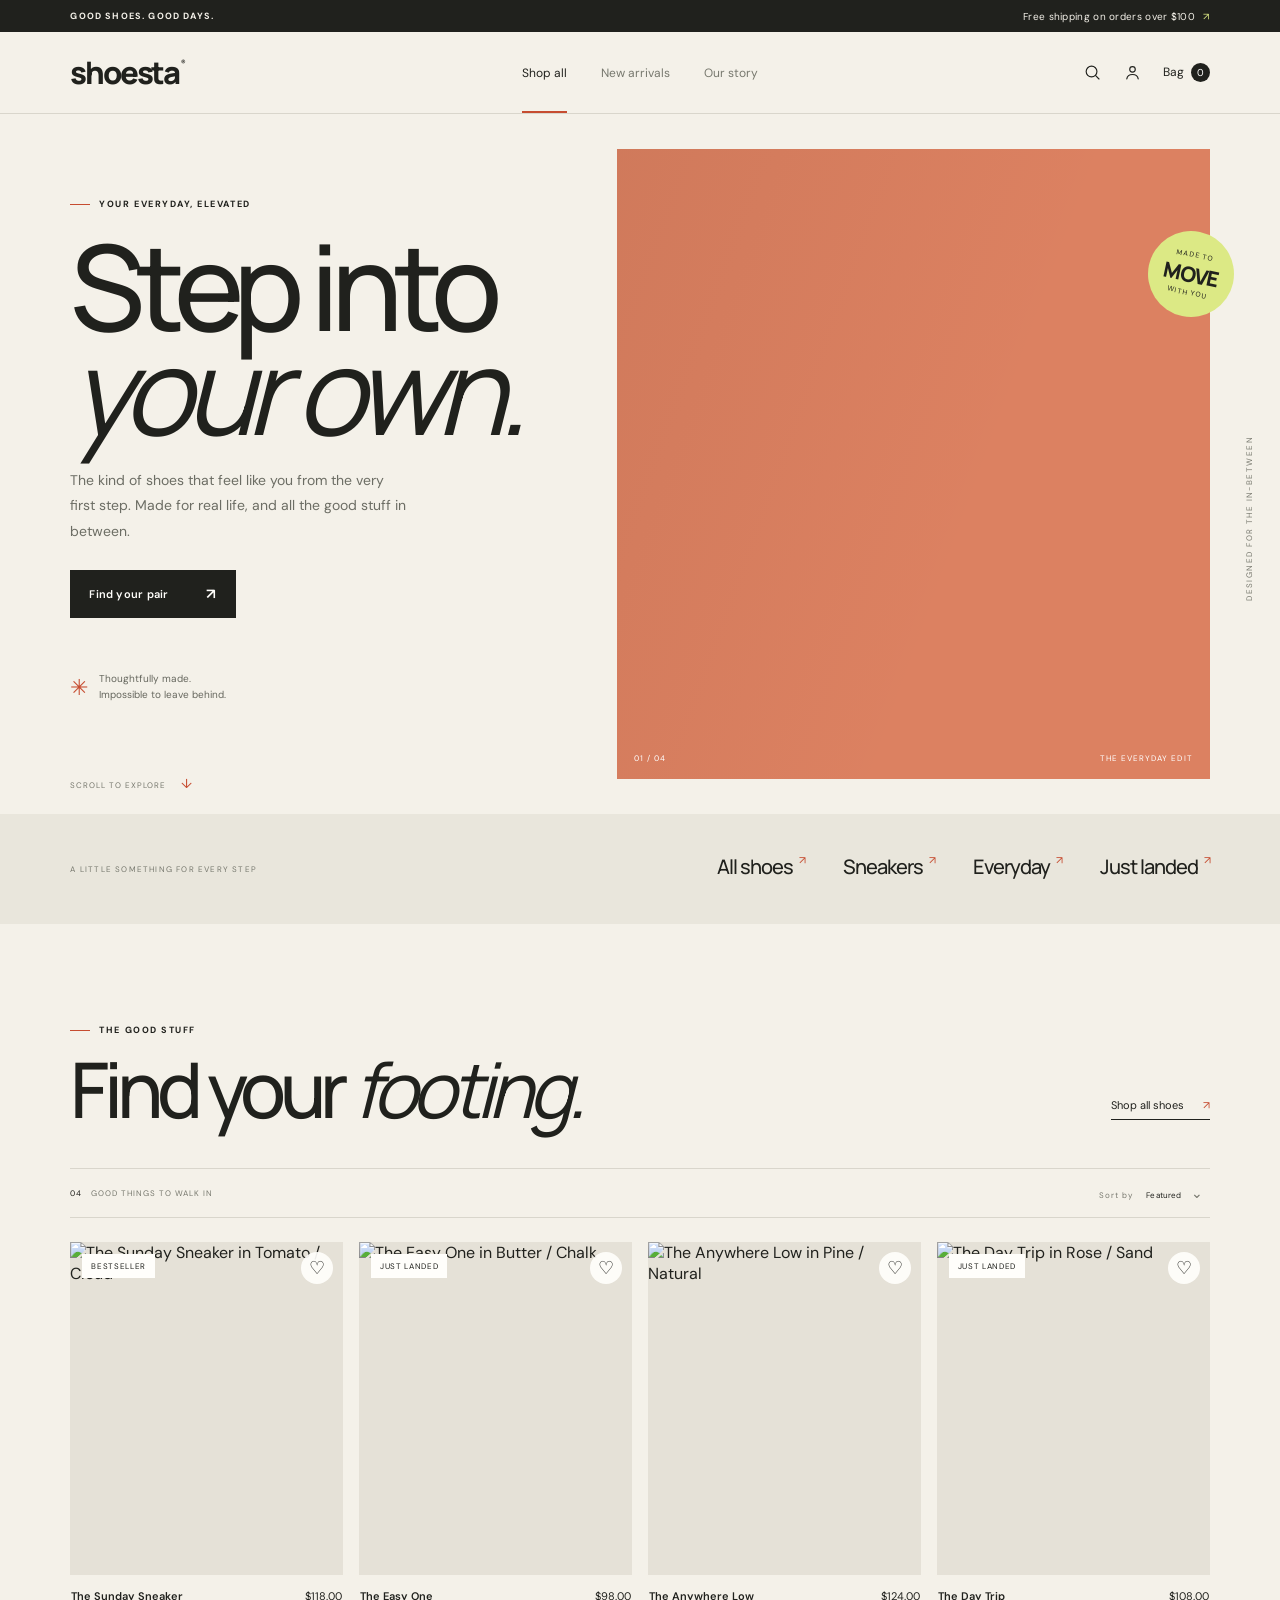
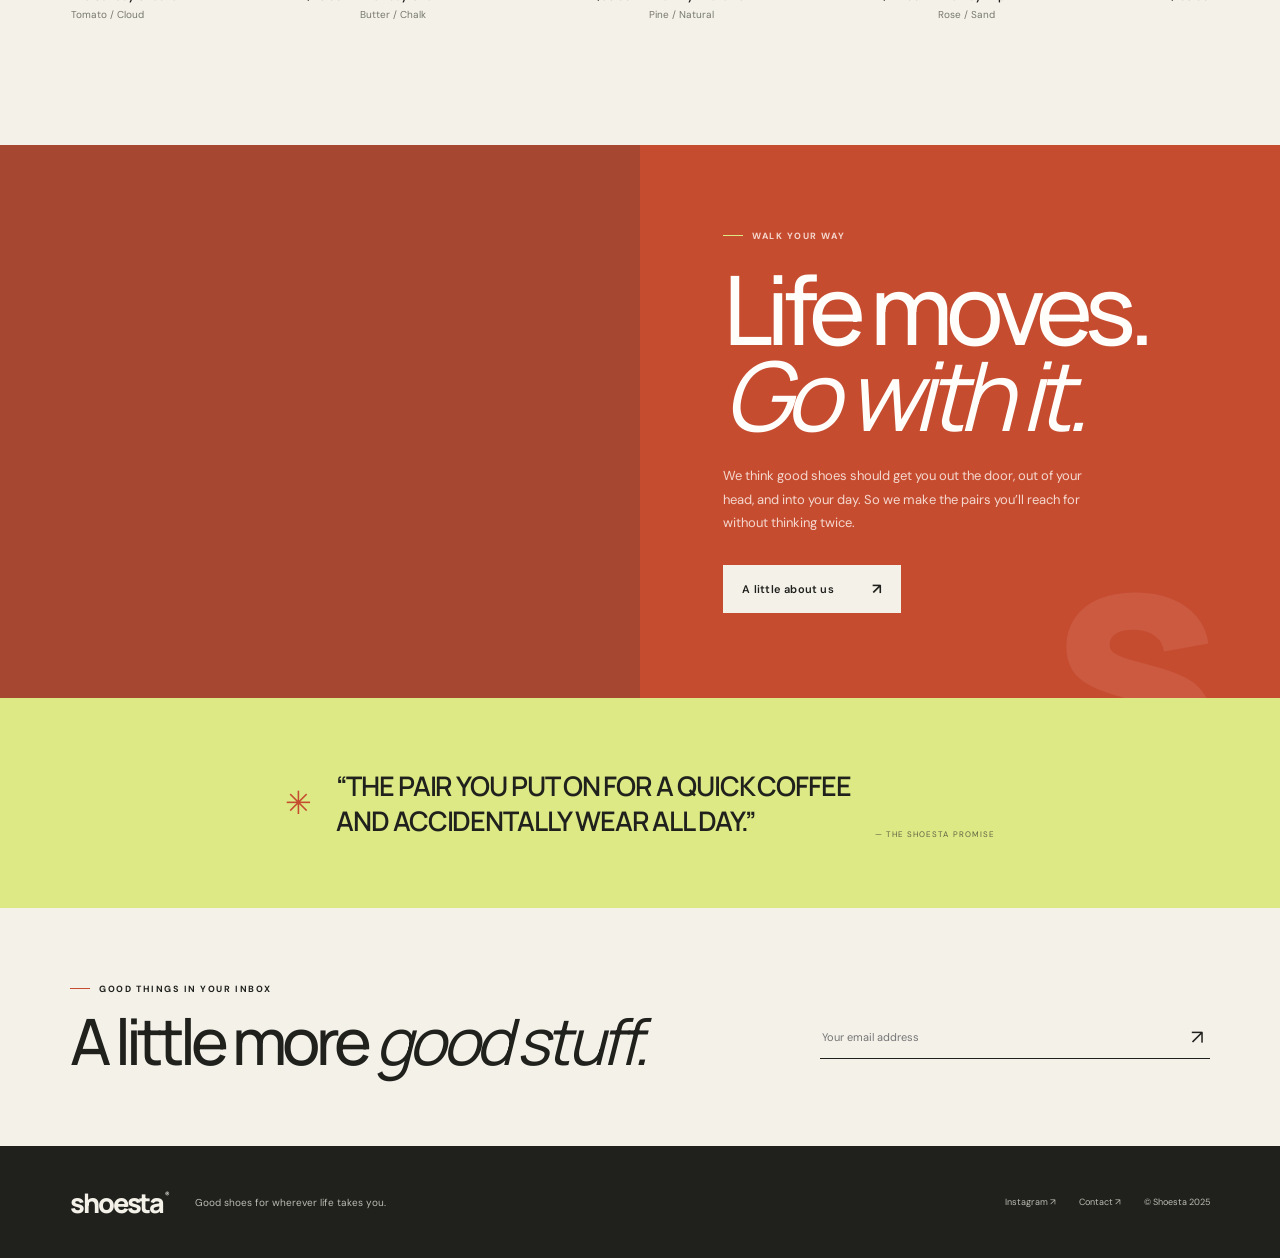
==== index.html @ 31122a68 "Add Shoesta storefront frontend" ====
<!doctype html>
<html lang="en">
<head>
  <meta charset="UTF-8" />
  <meta name="viewport" content="width=device-width, initial-scale=1.0" />
  <meta name="theme-color" content="#f4f1e9" />
  <meta name="description" content="Shoesta — good shoes for wherever life takes you." />
  <title>Shoesta — Step into your own</title>
  <link rel="preconnect" href="https://fonts.googleapis.com" />
  <link rel="preconnect" href="https://fonts.gstatic.com" crossorigin />
  <link href="https://fonts.googleapis.com/css2?family=DM+Sans:wght@400;500;600;700&family=Manrope:wght@400;500;600;700;800&display=swap" rel="stylesheet" />
  <link rel="stylesheet" href="styles.css" />
</head>
<body>
  <div class="announcement"><span>GOOD SHOES. GOOD DAYS.</span><span class="announcement-detail">Free shipping on orders over $100 <span aria-hidden="true">↗</span></span></div>
  <header class="site-header">
    <a class="wordmark" href="#top" aria-label="Shoesta home">shoesta<span>®</span></a>
    <button class="mobile-menu" aria-label="Open menu" aria-expanded="false"><span></span><span></span></button>
    <nav class="main-nav" aria-label="Main navigation">
      <a href="#shop" class="nav-link active">Shop all</a><a href="#shop" class="nav-link">New arrivals</a><a href="#story" class="nav-link">Our story</a>
    </nav>
    <div class="header-actions"><button class="icon-button search-trigger" aria-label="Search"><svg viewBox="0 0 24 24"><circle cx="10.8" cy="10.8" r="6.8"/><path d="m16 16 4.2 4.2"/></svg></button><button class="icon-button account-trigger" aria-label="Account"><svg viewBox="0 0 24 24"><circle cx="12" cy="8" r="3.5"/><path d="M4.8 20c.5-3.5 3.3-5.5 7.2-5.5s6.7 2 7.2 5.5"/></svg></button><button class="bag-button" aria-label="Shopping bag">Bag <span class="bag-count">0</span></button></div>
  </header>
  <main id="top">
    <section class="hero">
      <div class="hero-copy"><p class="eyebrow"><span class="eyebrow-line"></span> YOUR EVERYDAY, ELEVATED</p><h1>Step into<br /><em>your own.</em></h1><p class="hero-description">The kind of shoes that feel like you from the very first step. Made for real life, and all the good stuff in between.</p><a href="#shop" class="button button-dark">Find your pair <span>↗</span></a><div class="hero-note"><span class="note-star">✳</span><span>Thoughtfully made.<br />Impossible to leave behind.</span></div></div>
      <div class="hero-image-wrap"><div class="hero-image" role="img" aria-label="Sculptural red leather sneaker on a sunny studio backdrop"></div><div class="image-label"><span>01 / 04</span><span>THE EVERYDAY EDIT</span></div><div class="hero-stamp"><span>MADE TO</span><strong>MOVE</strong><span>WITH YOU</span></div></div>
      <div class="hero-vertical">DESIGNED FOR THE IN-BETWEEN</div>
      <div class="hero-scroll">SCROLL TO EXPLORE <span>↓</span></div>
    </section>
    <section class="category-strip" aria-label="Shop by category"><span class="strip-label">A LITTLE SOMETHING FOR EVERY STEP</span><div class="category-links"><a href="#shop" data-filter="All">All shoes <span>↗</span></a><a href="#shop" data-filter="Sneakers">Sneakers <span>↗</span></a><a href="#shop" data-filter="Everyday">Everyday <span>↗</span></a><a href="#shop" data-filter="New">Just landed <span>↗</span></a></div></section>
    <section class="shop-section" id="shop"><div class="section-heading"><div><p class="eyebrow"><span class="eyebrow-line"></span> THE GOOD STUFF</p><h2>Find your <em>footing.</em></h2></div><a href="#shop" class="text-link" data-filter="All">Shop all shoes <span>↗</span></a></div><div class="shop-toolbar"><p><span id="product-count">04</span> GOOD THINGS TO WALK IN</p><button class="sort-button">Sort by <span>Featured</span><span class="sort-chevron">⌄</span></button></div><div class="product-grid" id="product-grid"></div></section>
    <section class="manifesto" id="story"><div class="manifesto-image"></div><div class="manifesto-copy"><p class="eyebrow eyebrow-light"><span class="eyebrow-line"></span> WALK YOUR WAY</p><h2>Life moves.<br /><em>Go with it.</em></h2><p>We think good shoes should get you out the door, out of your head, and into your day. So we make the pairs you’ll reach for without thinking twice.</p><a href="#shop" class="button button-light">A little about us <span>↗</span></a><span class="manifesto-mark">s.</span></div></section>
    <section class="quote-strip"><span class="quote-star">✳</span><p>“THE PAIR YOU PUT ON FOR A QUICK COFFEE<br class="desktop-break" /> AND ACCIDENTALLY WEAR ALL DAY.”</p><span class="quote-credit">— THE SHOESTA PROMISE</span></section>
    <section class="newsletter"><div><p class="eyebrow"><span class="eyebrow-line"></span> GOOD THINGS IN YOUR INBOX</p><h2>A little more <em>good stuff.</em></h2></div><form class="newsletter-form"><label class="sr-only" for="email">Email address</label><input id="email" type="email" placeholder="Your email address" required /><button type="submit" aria-label="Subscribe">↗</button><p class="form-message" aria-live="polite"></p></form></section>
  </main>
  <footer class="site-footer"><a class="wordmark footer-wordmark" href="#top">shoesta<span>®</span></a><p>Good shoes for wherever life takes you.</p><div class="footer-links"><a href="#shop">Instagram ↗</a><a href="#story">Contact ↗</a><a href="#top">© Shoesta 2025</a></div></footer>
  <div class="toast" role="status" aria-live="polite"></div>
  <dialog class="search-dialog"><form method="dialog" class="search-panel"><button class="dialog-close" aria-label="Close search">×</button><p class="eyebrow"><span class="eyebrow-line"></span> LOOKING FOR SOMETHING?</p><input type="search" placeholder="Try ‘sneakers’" aria-label="Search products" /><p class="search-hint">Try “sneakers”, “everyday”, or a color.</p><div class="search-results"></div></form></dialog>
  <script src="app.js"></script>
</body>
</html>
---- styles.css ----
:root{--paper:#f4f1e9;--ink:#20211d;--muted:#77786e;--line:#d9d6cc;--orange:#c64c30;--lime:#dce985;--white:#fffefb;--display:'Manrope',sans-serif;--body:'DM Sans',sans-serif}*{box-sizing:border-box}html{scroll-behavior:smooth}body{margin:0;background:var(--paper);color:var(--ink);font-family:var(--body);-webkit-font-smoothing:antialiased}a{color:inherit;text-decoration:none}button,input{font:inherit}button{color:inherit}.announcement{height:32px;background:var(--ink);color:#f4f1e9;display:flex;align-items:center;justify-content:space-between;padding:0 5.5%;font-size:9px;letter-spacing:.13em;font-weight:700}.announcement-detail{font-size:10px;font-weight:400;letter-spacing:.03em}.announcement-detail span{color:var(--lime);padding-left:5px}.site-header{height:82px;padding:0 5.5%;display:flex;align-items:center;border-bottom:1px solid var(--line);position:relative;z-index:5}.wordmark{font:800 31px var(--display);letter-spacing:-2.2px;line-height:1}.wordmark span{font:600 9px var(--body);letter-spacing:0;vertical-align:top;margin-left:2px}.main-nav{display:flex;gap:34px;position:absolute;left:50%;transform:translateX(-50%)}.nav-link{font-size:12px;color:#77786e;position:relative}.nav-link.active,.nav-link:hover{color:var(--ink)}.nav-link.active:after{content:'';position:absolute;bottom:-32px;left:0;right:0;height:2px;background:var(--orange)}.header-actions{margin-left:auto;display:flex;align-items:center;gap:20px}.icon-button,.bag-button,.mobile-menu{background:none;border:0;padding:0;cursor:pointer}.icon-button{width:20px;height:20px}.icon-button svg{width:19px;fill:none;stroke:currentColor;stroke-width:1.45;stroke-linecap:round}.bag-button{font-size:12px}.bag-count{display:inline-grid;place-items:center;margin-left:4px;width:19px;height:19px;border-radius:50%;background:var(--ink);color:white;font-size:10px}.mobile-menu{display:none}.hero{height:min(700px,calc(100vh - 114px));min-height:560px;position:relative;display:grid;grid-template-columns:48% 52%;padding:0 5.5%;overflow:hidden}.hero-copy{align-self:center;position:relative;z-index:2;padding-bottom:25px}.eyebrow{font-size:9px;font-weight:700;letter-spacing:.17em;margin:0 0 24px;display:flex;align-items:center;gap:9px}.eyebrow-line{display:block;width:20px;height:1px;background:var(--orange)}h1,h2{font-family:var(--display);letter-spacing:-.075em;font-weight:500;margin:0}h1{font-size:clamp(72px,9.3vw,142px);line-height:.87}.hero h1 em,.section-heading h2 em,.manifesto h2 em,.newsletter h2 em{font-weight:400}.hero-description{font-size:14px;line-height:1.8;color:#6c6d64;max-width:340px;margin:27px 0 26px}.button{height:48px;padding:0 19px;display:inline-flex;align-items:center;gap:38px;font-weight:600;font-size:11px;letter-spacing:.02em;transition:transform .2s,background .2s}.button:hover{transform:translateY(-2px)}.button-dark{background:var(--ink);color:var(--white)}.button-dark:hover{background:var(--orange)}.button span{font-size:15px}.hero-note{display:flex;align-items:center;gap:11px;margin-top:52px;font-size:10px;line-height:1.6;color:#66675e}.note-star{font-size:22px;color:var(--orange)}.hero-image-wrap{position:relative;align-self:center;height:90%;max-height:630px;margin-left:0}.hero-image{width:100%;height:100%;background:#dc8161 url('https://images.unsplash.com/photo-1542291026-7eec264c27ff?auto=format&fit=crop&w=1400&q=85') center 53%/cover no-repeat;position:relative}.hero-image:after{content:'';position:absolute;inset:0;background:linear-gradient(110deg,rgba(67,34,21,.08),transparent 60%)}.image-label{position:absolute;bottom:16px;left:17px;right:17px;display:flex;justify-content:space-between;color:white;font-size:8px;letter-spacing:.13em}.hero-stamp{position:absolute;top:13%;right:-24px;width:86px;height:86px;border-radius:50%;background:var(--lime);display:flex;flex-direction:column;align-items:center;justify-content:center;transform:rotate(12deg);font-size:7px;letter-spacing:.12em;line-height:1.4}.hero-stamp strong{font:800 21px var(--display);letter-spacing:-1px}.hero-vertical{position:absolute;right:2%;top:46%;writing-mode:vertical-rl;transform:rotate(180deg);font-size:8px;letter-spacing:.18em;color:#77786e}.hero-scroll{position:absolute;left:5.5%;bottom:22px;font-size:8px;letter-spacing:.12em;color:#77786e}.hero-scroll span{font-size:13px;padding-left:12px;color:var(--orange)}.category-strip{min-height:110px;background:#e9e6dc;padding:25px 5.5%;display:flex;align-items:center;justify-content:space-between;gap:24px}.strip-label{font-size:8px;letter-spacing:.15em;color:#77786e}.category-links{display:flex;align-items:center;gap:38px}.category-links a{font:500 clamp(14px,1.7vw,20px) var(--display);letter-spacing:-.05em;border-bottom:1px solid transparent;padding-bottom:5px}.category-links a:hover{border-color:var(--orange)}.category-links span{font:400 11px var(--body);color:var(--orange);vertical-align:top;margin-left:3px}.shop-section{padding:100px 5.5% 110px}.section-heading{display:flex;justify-content:space-between;align-items:end}.section-heading .eyebrow{margin-bottom:17px}.section-heading h2,.newsletter h2{font-size:clamp(48px,6vw,78px);line-height:.95}.text-link{font-size:11px;border-bottom:1px solid var(--ink);padding-bottom:7px;margin-bottom:6px}.text-link span{color:var(--orange);padding-left:16px}.shop-toolbar{border-top:1px solid var(--line);border-bottom:1px solid var(--line);margin-top:42px;padding:14px 0;display:flex;align-items:center;justify-content:space-between}.shop-toolbar p,.sort-button{font-size:8px;letter-spacing:.13em;color:#77786e;margin:0}.shop-toolbar p span{color:var(--ink);padding-right:5px}.sort-button{background:none;border:0;cursor:pointer}.sort-button span:first-of-type{color:var(--ink);letter-spacing:.02em;margin-left:10px}.sort-chevron{font-size:14px;margin-left:9px}.product-grid{display:grid;grid-template-columns:repeat(4,minmax(0,1fr));gap:16px;margin-top:24px}.product-card{min-width:0}.product-image-wrap{aspect-ratio:.82;position:relative;background:#e5e1d7;overflow:hidden}.product-image{width:100%;height:100%;object-fit:cover;display:block;transition:transform .5s cubic-bezier(.2,.8,.2,1)}.product-card:hover .product-image{transform:scale(1.045)}.product-badge{position:absolute;top:12px;left:12px;background:var(--white);font-size:8px;letter-spacing:.08em;padding:7px 9px}.favorite-button{position:absolute;top:10px;right:10px;width:32px;height:32px;border:0;border-radius:50%;background:rgba(255,254,251,.92);font-size:18px;cursor:pointer;line-height:1}.favorite-button.is-favorite{color:var(--orange)}.quick-add{position:absolute;bottom:0;left:0;right:0;border:0;background:rgba(32,33,29,.94);color:white;padding:15px;font-size:10px;letter-spacing:.04em;text-align:left;cursor:pointer;transform:translateY(100%);transition:transform .2s}.product-card:hover .quick-add,.quick-add:focus{transform:translateY(0)}.quick-add span{float:right;font-size:15px;line-height:10px}.product-info{padding:14px 1px;display:flex;justify-content:space-between;gap:10px}.product-name{font-size:11px;font-weight:600;margin:0 0 5px}.product-color{font-size:10px;color:#77786e;margin:0}.product-price{font-size:11px;margin:0;white-space:nowrap}.manifesto{min-height:550px;display:grid;grid-template-columns:1fr 1fr;background:var(--orange);color:var(--white)}.manifesto-image{background:#a64732 url('https://images.unsplash.com/photo-1525966222134-fcfa99b8ae77?auto=format&fit=crop&w=1200&q=85') center/cover no-repeat;min-height:550px}.manifesto-copy{padding:85px 13%;position:relative;overflow:hidden}.eyebrow-light{color:#f4d8ce}.eyebrow-light .eyebrow-line{background:var(--lime)}.manifesto h2{font-size:clamp(62px,7.5vw,98px);line-height:.9}.manifesto-copy>p:not(.eyebrow){font-size:13px;line-height:1.8;color:#f4d8ce;max-width:360px;margin:26px 0 30px}.button-light{background:var(--paper);color:var(--ink)}.manifesto-mark{position:absolute;right:8%;bottom:-110px;font:800 320px var(--display);letter-spacing:-.15em;color:rgba(255,255,255,.08);line-height:1}.quote-strip{min-height:210px;display:flex;align-items:center;justify-content:center;gap:24px;position:relative;background:var(--lime)}.quote-star{font-size:32px;color:var(--orange)}.quote-strip p{font:600 clamp(16px,2.3vw,27px) var(--display);letter-spacing:-.04em;line-height:1.3;margin:0}.quote-credit{font-size:8px;letter-spacing:.13em;align-self:flex-end;margin-bottom:69px;color:#5f6244}.newsletter{padding:75px 5.5%;display:flex;align-items:center;justify-content:space-between;gap:40px}.newsletter .eyebrow{margin-bottom:16px}.newsletter h2{font-size:clamp(42px,5vw,64px)}.newsletter-form{width:min(390px,40%);position:relative;display:flex;border-bottom:1px solid var(--ink);margin-top:22px}.newsletter-form input{width:100%;height:42px;border:0;background:transparent;outline:none;font-size:11px}.newsletter-form button{border:0;background:none;font-size:20px;cursor:pointer}.form-message{position:absolute;top:45px;left:0;font-size:10px;color:var(--orange);margin:0}.site-footer{min-height:112px;padding:25px 5.5%;background:var(--ink);color:var(--paper);display:flex;align-items:center;gap:25px}.footer-wordmark{font-size:27px}.site-footer>p{font-size:10px;color:#bcbcb2}.footer-links{margin-left:auto;display:flex;gap:23px}.footer-links a{font-size:9px;color:#bcbcb2}.toast{position:fixed;bottom:20px;left:50%;z-index:20;transform:translate(-50%,20px);background:var(--ink);color:white;font-size:11px;padding:13px 20px;opacity:0;pointer-events:none;transition:.25s}.toast.show{opacity:1;transform:translate(-50%,0)}.search-dialog{border:0;background:transparent;padding:0;width:min(560px,calc(100% - 32px));max-width:none}.search-dialog::backdrop{background:rgba(24,25,22,.55);backdrop-filter:blur(3px)}.search-panel{background:var(--paper);padding:38px;position:relative}.dialog-close{position:absolute;right:20px;top:13px;font-size:26px;background:none;border:0;cursor:pointer}.search-panel .eyebrow{margin:0 0 24px}.search-panel input{width:100%;border:0;border-bottom:1px solid var(--ink);background:none;padding:12px 0;outline:none;font:500 24px var(--display)}.search-hint{font-size:10px;color:var(--muted)}.search-results{margin-top:15px;font-size:12px;line-height:1.8}.sr-only{position:absolute;width:1px;height:1px;padding:0;margin:-1px;overflow:hidden;clip:rect(0,0,0,0);white-space:nowrap;border:0}
@media(max-width:900px){.hero{grid-template-columns:45% 55%;padding:0 4%;height:640px}.hero h1{font-size:clamp(72px,11vw,112px)}.hero-copy{padding-right:10px}.hero-image-wrap{height:84%}.hero-vertical{right:1%}.category-strip{padding-inline:4%}.category-links{gap:20px}.strip-label{max-width:140px;line-height:1.7}.shop-section{padding-inline:4%}.product-grid{grid-template-columns:repeat(2,minmax(0,1fr));row-gap:24px}.manifesto-copy{padding:75px 9%}.newsletter{padding-inline:4%}}
@media(max-width:600px){.announcement{padding:0 5%;height:29px;font-size:8px}.announcement-detail{font-size:9px}.site-header{height:68px;padding:0 5%}.wordmark{font-size:28px}.main-nav{display:none;position:absolute;top:68px;left:0;right:0;transform:none;background:var(--paper);padding:25px 5%;border-bottom:1px solid var(--line);flex-direction:column;gap:21px}.main-nav.is-open{display:flex}.nav-link.active:after{display:none}.mobile-menu{display:flex;flex-direction:column;gap:5px;margin-left:auto;margin-right:22px}.mobile-menu span{height:1px;width:19px;background:var(--ink)}.header-actions{margin-left:0;gap:14px}.account-trigger{display:none}.bag-button{font-size:11px}.hero{height:auto;min-height:0;padding:40px 5% 48px;display:flex;flex-direction:column;overflow:visible}.hero-copy{padding:0}.hero .eyebrow{margin-bottom:20px}.hero h1{font-size:clamp(70px,17vw,100px)}.hero-description{font-size:13px;margin:20px 0}.hero-note{display:none}.hero-image-wrap{width:100%;height:auto;aspect-ratio:.94;margin:34px 0 0}.hero-image{background-position:center 57%}.hero-stamp{width:73px;height:73px;right:-10px;top:10%}.hero-stamp strong{font-size:18px}.hero-scroll,.hero-vertical{display:none}.category-strip{padding:21px 5%;display:block}.strip-label{display:block;max-width:none;margin-bottom:16px}.category-links{justify-content:space-between;gap:9px}.category-links a{font-size:14px}.category-links span{font-size:9px}.shop-section{padding:65px 5% 72px}.section-heading h2{font-size:52px}.section-heading .eyebrow{margin-bottom:13px}.text-link{font-size:9px;margin-bottom:3px;white-space:nowrap}.text-link span{padding-left:4px}.shop-toolbar{margin-top:25px}.shop-toolbar p,.sort-button{font-size:7px}.product-grid{gap:22px 10px;margin-top:15px}.product-image-wrap{aspect-ratio:.75}.product-badge{top:8px;left:8px;padding:6px;font-size:7px}.favorite-button{width:28px;height:28px;top:7px;right:7px}.quick-add{transform:none;padding:11px;font-size:9px}.product-info{padding:10px 1px}.product-name,.product-price{font-size:10px}.product-color{font-size:9px}.manifesto{grid-template-columns:1fr}.manifesto-image{min-height:300px}.manifesto-copy{min-height:390px;padding:50px 8%}.manifesto h2{font-size:76px}.manifesto-mark{font-size:240px;bottom:-83px}.quote-strip{min-height:160px;padding:25px 5%;gap:12px;flex-wrap:wrap;justify-content:flex-start}.quote-star{font-size:24px}.quote-strip p{font-size:16px}.quote-credit{margin:0 0 0 37px;align-self:auto;width:100%}.desktop-break{display:none}.newsletter{padding:55px 5%;display:block}.newsletter h2{font-size:47px}.newsletter-form{width:100%;margin-top:27px}.site-footer{padding:25px 5%;display:grid;grid-template-columns:1fr 1fr;gap:15px}.footer-wordmark{font-size:25px}.site-footer>p{margin:0;font-size:9px;text-align:right}.footer-links{grid-column:1/-1;margin:7px 0 0;justify-content:space-between}.search-panel{padding:32px 22px}}
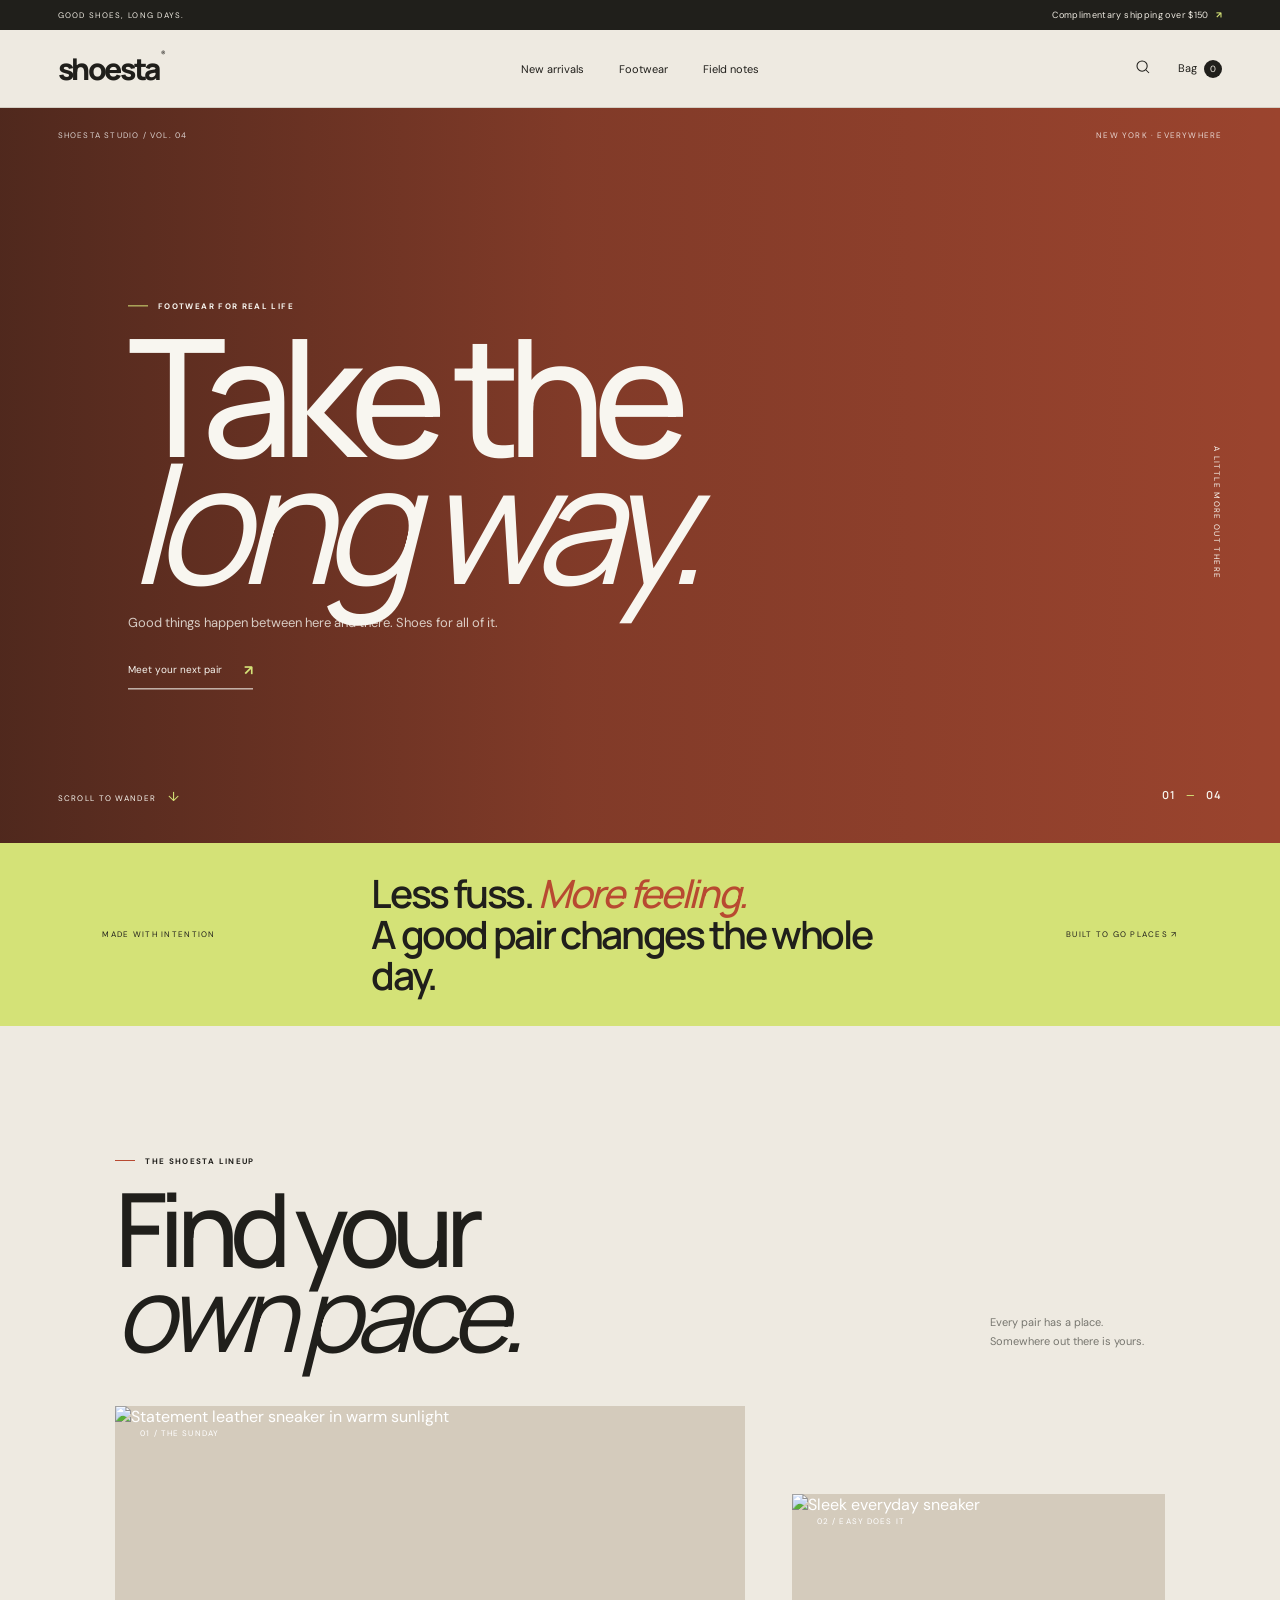
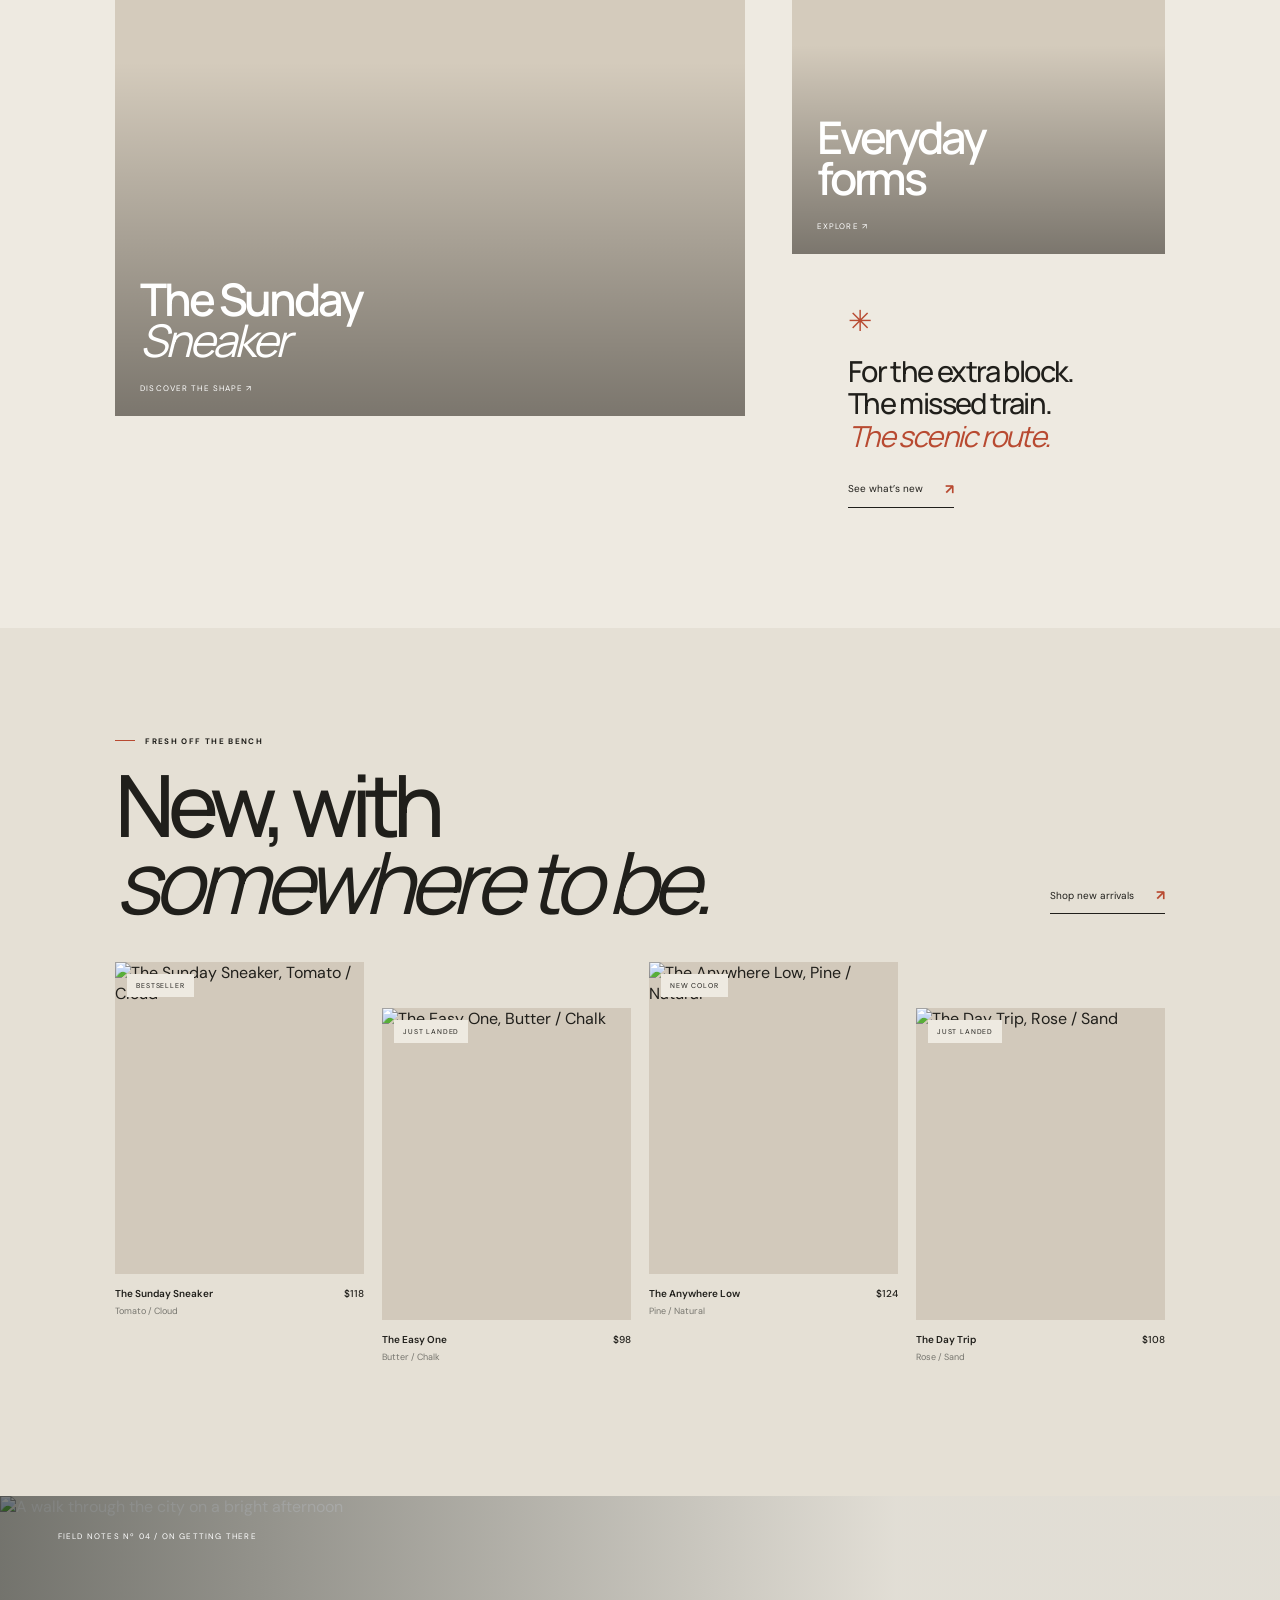
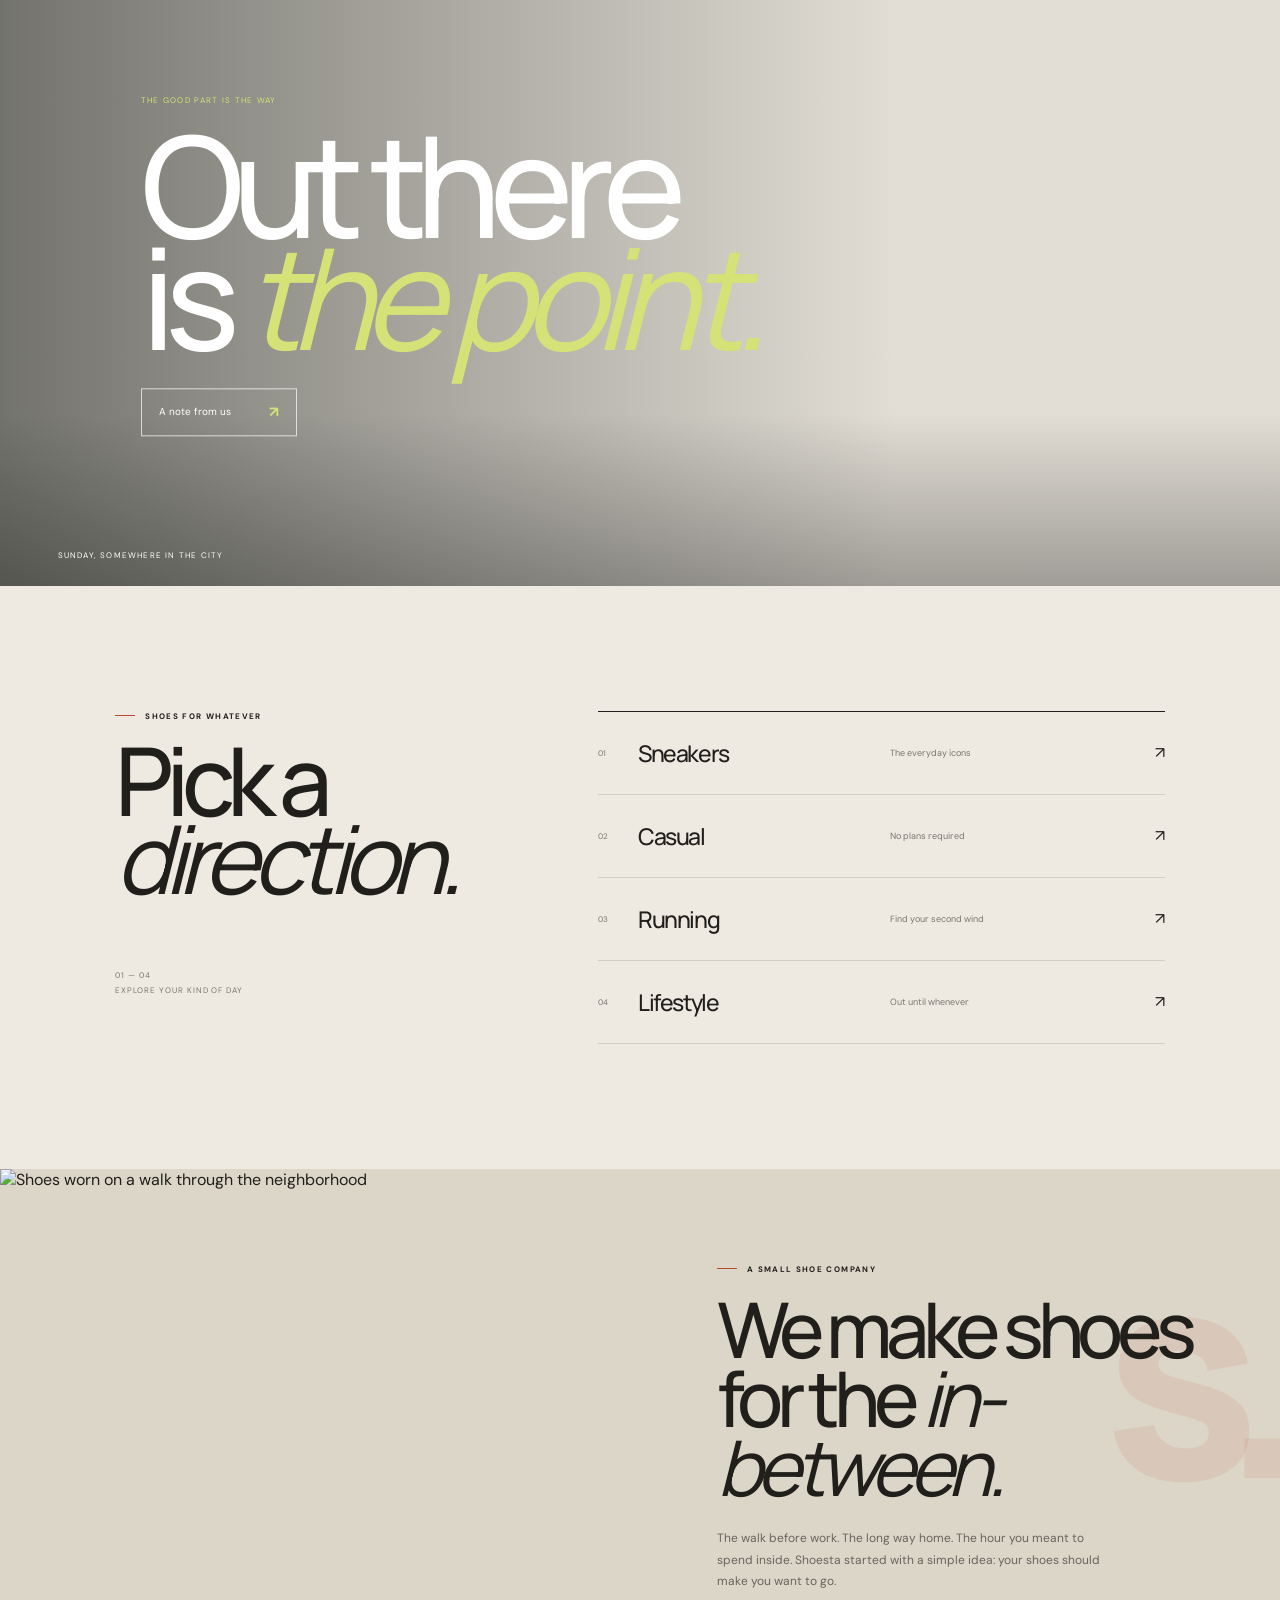
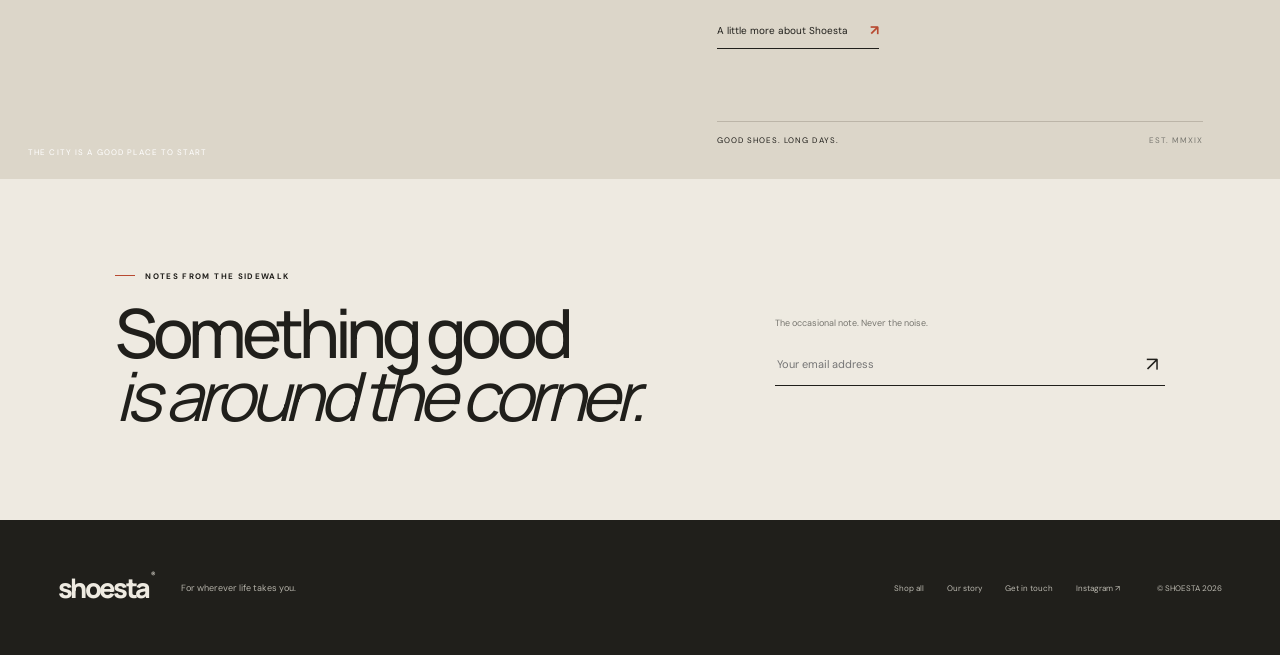
==== commit df59c9c7: "Change UI" ====
--- a/index.html
+++ b/index.html
@@ -3,40 +3,47 @@
 <head>
   <meta charset="UTF-8" />
   <meta name="viewport" content="width=device-width, initial-scale=1.0" />
-  <meta name="theme-color" content="#f4f1e9" />
-  <meta name="description" content="Shoesta — good shoes for wherever life takes you." />
-  <title>Shoesta — Step into your own</title>
-  <link rel="preconnect" href="https://fonts.googleapis.com" />
-  <link rel="preconnect" href="https://fonts.gstatic.com" crossorigin />
+  <meta name="theme-color" content="#eeeae1" />
+  <meta name="description" content="Shoesta makes considered footwear for the way life actually moves." />
+  <title>Shoesta — Made for the long way</title>
+  <link rel="preconnect" href="https://fonts.googleapis.com" /><link rel="preconnect" href="https://fonts.gstatic.com" crossorigin />
   <link href="https://fonts.googleapis.com/css2?family=DM+Sans:wght@400;500;600;700&family=Manrope:wght@400;500;600;700;800&display=swap" rel="stylesheet" />
   <link rel="stylesheet" href="styles.css" />
 </head>
 <body>
-  <div class="announcement"><span>GOOD SHOES. GOOD DAYS.</span><span class="announcement-detail">Free shipping on orders over $100 <span aria-hidden="true">↗</span></span></div>
-  <header class="site-header">
-    <a class="wordmark" href="#top" aria-label="Shoesta home">shoesta<span>®</span></a>
-    <button class="mobile-menu" aria-label="Open menu" aria-expanded="false"><span></span><span></span></button>
-    <nav class="main-nav" aria-label="Main navigation">
-      <a href="#shop" class="nav-link active">Shop all</a><a href="#shop" class="nav-link">New arrivals</a><a href="#story" class="nav-link">Our story</a>
-    </nav>
-    <div class="header-actions"><button class="icon-button search-trigger" aria-label="Search"><svg viewBox="0 0 24 24"><circle cx="10.8" cy="10.8" r="6.8"/><path d="m16 16 4.2 4.2"/></svg></button><button class="icon-button account-trigger" aria-label="Account"><svg viewBox="0 0 24 24"><circle cx="12" cy="8" r="3.5"/><path d="M4.8 20c.5-3.5 3.3-5.5 7.2-5.5s6.7 2 7.2 5.5"/></svg></button><button class="bag-button" aria-label="Shopping bag">Bag <span class="bag-count">0</span></button></div>
+  <div class="topline"><span>GOOD SHOES, LONG DAYS.</span><span>Complimentary shipping over $150 <b>↗</b></span></div>
+  <header class="masthead">
+    <button class="menu-toggle" aria-label="Open navigation" aria-expanded="false"><i></i><i></i></button>
+    <a class="logo" href="index.html" aria-label="Shoesta home">shoesta<span>®</span></a>
+    <nav class="nav-main" aria-label="Main navigation"><a href="#new">New arrivals</a><a href="#collection">Footwear</a><a href="#campaign">Field notes</a></nav>
+    <div class="nav-tools"><button class="search-open" aria-label="Search Shoesta"><svg viewBox="0 0 24 24"><circle cx="10.8" cy="10.8" r="6.8"/><path d="m16 16 4 4"/></svg></button><a class="bag-link" href="#bag" aria-label="Shopping bag">Bag <span class="bag-count">0</span></a></div>
   </header>
-  <main id="top">
-    <section class="hero">
-      <div class="hero-copy"><p class="eyebrow"><span class="eyebrow-line"></span> YOUR EVERYDAY, ELEVATED</p><h1>Step into<br /><em>your own.</em></h1><p class="hero-description">The kind of shoes that feel like you from the very first step. Made for real life, and all the good stuff in between.</p><a href="#shop" class="button button-dark">Find your pair <span>↗</span></a><div class="hero-note"><span class="note-star">✳</span><span>Thoughtfully made.<br />Impossible to leave behind.</span></div></div>
-      <div class="hero-image-wrap"><div class="hero-image" role="img" aria-label="Sculptural red leather sneaker on a sunny studio backdrop"></div><div class="image-label"><span>01 / 04</span><span>THE EVERYDAY EDIT</span></div><div class="hero-stamp"><span>MADE TO</span><strong>MOVE</strong><span>WITH YOU</span></div></div>
-      <div class="hero-vertical">DESIGNED FOR THE IN-BETWEEN</div>
-      <div class="hero-scroll">SCROLL TO EXPLORE <span>↓</span></div>
+  <main>
+    <section class="cover" id="top">
+      <div class="cover-image" role="img" aria-label="Red sneaker ready for the day"></div>
+      <div class="cover-caption"><span>SHOESTA STUDIO / VOL. 04</span><span>NEW YORK · EVERYWHERE</span></div>
+      <div class="cover-copy"><p class="kicker"><span></span> FOOTWEAR FOR REAL LIFE</p><h1>Take the<br /><em>long way.</em></h1><p>Good things happen between here and there. Shoes for all of it.</p><a class="link-arrow" href="#new">Meet your next pair <b>↗</b></a></div>
+      <div class="cover-number">01 <span>—</span> 04</div>
+      <div class="cover-side">A LITTLE MORE OUT THERE</div>
+      <a class="cover-scroll" href="#collection">SCROLL TO WANDER <span>↓</span></a>
     </section>
-    <section class="category-strip" aria-label="Shop by category"><span class="strip-label">A LITTLE SOMETHING FOR EVERY STEP</span><div class="category-links"><a href="#shop" data-filter="All">All shoes <span>↗</span></a><a href="#shop" data-filter="Sneakers">Sneakers <span>↗</span></a><a href="#shop" data-filter="Everyday">Everyday <span>↗</span></a><a href="#shop" data-filter="New">Just landed <span>↗</span></a></div></section>
-    <section class="shop-section" id="shop"><div class="section-heading"><div><p class="eyebrow"><span class="eyebrow-line"></span> THE GOOD STUFF</p><h2>Find your <em>footing.</em></h2></div><a href="#shop" class="text-link" data-filter="All">Shop all shoes <span>↗</span></a></div><div class="shop-toolbar"><p><span id="product-count">04</span> GOOD THINGS TO WALK IN</p><button class="sort-button">Sort by <span>Featured</span><span class="sort-chevron">⌄</span></button></div><div class="product-grid" id="product-grid"></div></section>
-    <section class="manifesto" id="story"><div class="manifesto-image"></div><div class="manifesto-copy"><p class="eyebrow eyebrow-light"><span class="eyebrow-line"></span> WALK YOUR WAY</p><h2>Life moves.<br /><em>Go with it.</em></h2><p>We think good shoes should get you out the door, out of your head, and into your day. So we make the pairs you’ll reach for without thinking twice.</p><a href="#shop" class="button button-light">A little about us <span>↗</span></a><span class="manifesto-mark">s.</span></div></section>
-    <section class="quote-strip"><span class="quote-star">✳</span><p>“THE PAIR YOU PUT ON FOR A QUICK COFFEE<br class="desktop-break" /> AND ACCIDENTALLY WEAR ALL DAY.”</p><span class="quote-credit">— THE SHOESTA PROMISE</span></section>
-    <section class="newsletter"><div><p class="eyebrow"><span class="eyebrow-line"></span> GOOD THINGS IN YOUR INBOX</p><h2>A little more <em>good stuff.</em></h2></div><form class="newsletter-form"><label class="sr-only" for="email">Email address</label><input id="email" type="email" placeholder="Your email address" required /><button type="submit" aria-label="Subscribe">↗</button><p class="form-message" aria-live="polite"></p></form></section>
+    <section class="intro-band"><span>MADE WITH INTENTION</span><p>Less fuss. <em>More feeling.</em><br />A good pair changes the whole day.</p><span>BUILT TO GO PLACES ↗</span></section>
+    <section class="collection-section" id="collection">
+      <div class="section-head"><div><p class="kicker"><span></span> THE SHOESTA LINEUP</p><h2>Find your<br /><em>own pace.</em></h2></div><p class="section-note">Every pair has a place.<br />Somewhere out there is yours.</p></div>
+      <div class="collection-layout">
+        <a class="collection-tile collection-feature" href="product.html"><img src="https://images.unsplash.com/photo-1552346154-21d32810aba3?auto=format&fit=crop&w=1300&q=88" alt="Statement leather sneaker in warm sunlight" /><span class="tile-index">01 / THE SUNDAY</span><span class="tile-title">The Sunday<br /><em>Sneaker</em></span><span class="tile-link">DISCOVER THE SHAPE ↗</span></a>
+        <div class="collection-aside"><a class="collection-tile collection-small" href="product.html"><img src="https://images.unsplash.com/photo-1495555961986-6d4c1ecb7be3?auto=format&fit=crop&w=900&q=85" alt="Sleek everyday sneaker" /><span class="tile-index">02 / EASY DOES IT</span><span class="tile-title">Everyday<br />forms</span><span class="tile-link">EXPLORE ↗</span></a><div class="collection-note"><span class="asterisk">✳</span><p>For the extra block.<br />The missed train.<br /><em>The scenic route.</em></p><a href="#new" class="link-arrow">See what’s new <b>↗</b></a></div></div>
+      </div>
+    </section>
+    <section class="arrivals-section" id="new"><div class="arrivals-top"><div><p class="kicker"><span></span> FRESH OFF THE BENCH</p><h2>New, with<br /><em>somewhere to be.</em></h2></div><a class="link-arrow" href="product.html">Shop new arrivals <b>↗</b></a></div><div class="arrival-grid" id="arrival-grid"></div></section>
+    <section class="campaign" id="campaign"><img src="https://images.unsplash.com/photo-1520256862855-398228c41684?auto=format&fit=crop&w=2200&q=90" alt="A walk through the city on a bright afternoon" /><div class="campaign-shade"></div><p class="campaign-index">FIELD NOTES Nº 04 / ON GETTING THERE</p><div class="campaign-copy"><span>THE GOOD PART IS THE WAY</span><h2>Out there<br />is <em>the point.</em></h2><a class="button-outline" href="#story">A note from us <b>↗</b></a></div><span class="campaign-credit">SUNDAY, SOMEWHERE IN THE CITY</span></section>
+    <section class="categories"><div class="categories-title"><p class="kicker"><span></span> SHOES FOR WHATEVER</p><h2>Pick a<br /><em>direction.</em></h2><span class="categories-aside">01 — 04<br />EXPLORE YOUR KIND OF DAY</span></div><div class="category-list"><a href="#new"><span class="cat-no">01</span><span class="cat-name">Sneakers</span><span class="cat-detail">The everyday icons</span><span class="cat-arrow">↗</span></a><a href="#new"><span class="cat-no">02</span><span class="cat-name">Casual</span><span class="cat-detail">No plans required</span><span class="cat-arrow">↗</span></a><a href="#new"><span class="cat-no">03</span><span class="cat-name">Running</span><span class="cat-detail">Find your second wind</span><span class="cat-arrow">↗</span></a><a href="#new"><span class="cat-no">04</span><span class="cat-name">Lifestyle</span><span class="cat-detail">Out until whenever</span><span class="cat-arrow">↗</span></a></div></section>
+    <section class="story" id="story"><div class="story-image"><img src="https://images.unsplash.com/photo-1528701800489-20be3c6ea9d9?auto=format&fit=crop&w=1200&q=85" alt="Shoes worn on a walk through the neighborhood" /><span>THE CITY IS A GOOD PLACE TO START</span></div><div class="story-copy"><p class="kicker"><span></span> A SMALL SHOE COMPANY</p><span class="story-big">s.</span><h2>We make shoes<br />for the <em>in-between.</em></h2><p>The walk before work. The long way home. The hour you meant to spend inside. Shoesta started with a simple idea: your shoes should make you want to go.</p><a href="#top" class="link-arrow">A little more about Shoesta <b>↗</b></a><div class="story-signoff">GOOD SHOES. LONG DAYS.<span>EST. MMXIX</span></div></div></section>
+    <section class="newsletter"><div><p class="kicker"><span></span> NOTES FROM THE SIDEWALK</p><h2>Something good<br /><em>is around the corner.</em></h2></div><form class="signup"><label for="email">The occasional note. Never the noise.</label><div><input type="email" id="email" placeholder="Your email address" required /><button aria-label="Sign up">↗</button></div><p class="signup-message" aria-live="polite"></p></form></section>
   </main>
-  <footer class="site-footer"><a class="wordmark footer-wordmark" href="#top">shoesta<span>®</span></a><p>Good shoes for wherever life takes you.</p><div class="footer-links"><a href="#shop">Instagram ↗</a><a href="#story">Contact ↗</a><a href="#top">© Shoesta 2025</a></div></footer>
+  <footer class="footer"><a class="logo" href="#top">shoesta<span>®</span></a><p>For wherever life takes you.</p><div class="footer-links"><a href="#collection">Shop all</a><a href="#story">Our story</a><a href="mailto:hello@shoesta.com">Get in touch</a><a href="#top">Instagram ↗</a></div><span class="footer-copy">© SHOESTA 2026</span></footer>
+  <dialog class="search-dialog"><form method="dialog"><button class="search-close" aria-label="Close search">×</button><p class="kicker"><span></span> FIND YOUR WAY</p><input type="search" placeholder="Search shoes, colors, moods…" aria-label="Search products" /><div class="search-result"><a href="product.html">The Sunday Sneaker <span>$118 ↗</span></a></div></form></dialog>
   <div class="toast" role="status" aria-live="polite"></div>
-  <dialog class="search-dialog"><form method="dialog" class="search-panel"><button class="dialog-close" aria-label="Close search">×</button><p class="eyebrow"><span class="eyebrow-line"></span> LOOKING FOR SOMETHING?</p><input type="search" placeholder="Try ‘sneakers’" aria-label="Search products" /><p class="search-hint">Try “sneakers”, “everyday”, or a color.</p><div class="search-results"></div></form></dialog>
   <script src="app.js"></script>
 </body>
 </html>
--- a/styles.css
+++ b/styles.css
@@ -1,3 +1,5 @@
-:root{--paper:#f4f1e9;--ink:#20211d;--muted:#77786e;--line:#d9d6cc;--orange:#c64c30;--lime:#dce985;--white:#fffefb;--display:'Manrope',sans-serif;--body:'DM Sans',sans-serif}*{box-sizing:border-box}html{scroll-behavior:smooth}body{margin:0;background:var(--paper);color:var(--ink);font-family:var(--body);-webkit-font-smoothing:antialiased}a{color:inherit;text-decoration:none}button,input{font:inherit}button{color:inherit}.announcement{height:32px;background:var(--ink);color:#f4f1e9;display:flex;align-items:center;justify-content:space-between;padding:0 5.5%;font-size:9px;letter-spacing:.13em;font-weight:700}.announcement-detail{font-size:10px;font-weight:400;letter-spacing:.03em}.announcement-detail span{color:var(--lime);padding-left:5px}.site-header{height:82px;padding:0 5.5%;display:flex;align-items:center;border-bottom:1px solid var(--line);position:relative;z-index:5}.wordmark{font:800 31px var(--display);letter-spacing:-2.2px;line-height:1}.wordmark span{font:600 9px var(--body);letter-spacing:0;vertical-align:top;margin-left:2px}.main-nav{display:flex;gap:34px;position:absolute;left:50%;transform:translateX(-50%)}.nav-link{font-size:12px;color:#77786e;position:relative}.nav-link.active,.nav-link:hover{color:var(--ink)}.nav-link.active:after{content:'';position:absolute;bottom:-32px;left:0;right:0;height:2px;background:var(--orange)}.header-actions{margin-left:auto;display:flex;align-items:center;gap:20px}.icon-button,.bag-button,.mobile-menu{background:none;border:0;padding:0;cursor:pointer}.icon-button{width:20px;height:20px}.icon-button svg{width:19px;fill:none;stroke:currentColor;stroke-width:1.45;stroke-linecap:round}.bag-button{font-size:12px}.bag-count{display:inline-grid;place-items:center;margin-left:4px;width:19px;height:19px;border-radius:50%;background:var(--ink);color:white;font-size:10px}.mobile-menu{display:none}.hero{height:min(700px,calc(100vh - 114px));min-height:560px;position:relative;display:grid;grid-template-columns:48% 52%;padding:0 5.5%;overflow:hidden}.hero-copy{align-self:center;position:relative;z-index:2;padding-bottom:25px}.eyebrow{font-size:9px;font-weight:700;letter-spacing:.17em;margin:0 0 24px;display:flex;align-items:center;gap:9px}.eyebrow-line{display:block;width:20px;height:1px;background:var(--orange)}h1,h2{font-family:var(--display);letter-spacing:-.075em;font-weight:500;margin:0}h1{font-size:clamp(72px,9.3vw,142px);line-height:.87}.hero h1 em,.section-heading h2 em,.manifesto h2 em,.newsletter h2 em{font-weight:400}.hero-description{font-size:14px;line-height:1.8;color:#6c6d64;max-width:340px;margin:27px 0 26px}.button{height:48px;padding:0 19px;display:inline-flex;align-items:center;gap:38px;font-weight:600;font-size:11px;letter-spacing:.02em;transition:transform .2s,background .2s}.button:hover{transform:translateY(-2px)}.button-dark{background:var(--ink);color:var(--white)}.button-dark:hover{background:var(--orange)}.button span{font-size:15px}.hero-note{display:flex;align-items:center;gap:11px;margin-top:52px;font-size:10px;line-height:1.6;color:#66675e}.note-star{font-size:22px;color:var(--orange)}.hero-image-wrap{position:relative;align-self:center;height:90%;max-height:630px;margin-left:0}.hero-image{width:100%;height:100%;background:#dc8161 url('https://images.unsplash.com/photo-1542291026-7eec264c27ff?auto=format&fit=crop&w=1400&q=85') center 53%/cover no-repeat;position:relative}.hero-image:after{content:'';position:absolute;inset:0;background:linear-gradient(110deg,rgba(67,34,21,.08),transparent 60%)}.image-label{position:absolute;bottom:16px;left:17px;right:17px;display:flex;justify-content:space-between;color:white;font-size:8px;letter-spacing:.13em}.hero-stamp{position:absolute;top:13%;right:-24px;width:86px;height:86px;border-radius:50%;background:var(--lime);display:flex;flex-direction:column;align-items:center;justify-content:center;transform:rotate(12deg);font-size:7px;letter-spacing:.12em;line-height:1.4}.hero-stamp strong{font:800 21px var(--display);letter-spacing:-1px}.hero-vertical{position:absolute;right:2%;top:46%;writing-mode:vertical-rl;transform:rotate(180deg);font-size:8px;letter-spacing:.18em;color:#77786e}.hero-scroll{position:absolute;left:5.5%;bottom:22px;font-size:8px;letter-spacing:.12em;color:#77786e}.hero-scroll span{font-size:13px;padding-left:12px;color:var(--orange)}.category-strip{min-height:110px;background:#e9e6dc;padding:25px 5.5%;display:flex;align-items:center;justify-content:space-between;gap:24px}.strip-label{font-size:8px;letter-spacing:.15em;color:#77786e}.category-links{display:flex;align-items:center;gap:38px}.category-links a{font:500 clamp(14px,1.7vw,20px) var(--display);letter-spacing:-.05em;border-bottom:1px solid transparent;padding-bottom:5px}.category-links a:hover{border-color:var(--orange)}.category-links span{font:400 11px var(--body);color:var(--orange);vertical-align:top;margin-left:3px}.shop-section{padding:100px 5.5% 110px}.section-heading{display:flex;justify-content:space-between;align-items:end}.section-heading .eyebrow{margin-bottom:17px}.section-heading h2,.newsletter h2{font-size:clamp(48px,6vw,78px);line-height:.95}.text-link{font-size:11px;border-bottom:1px solid var(--ink);padding-bottom:7px;margin-bottom:6px}.text-link span{color:var(--orange);padding-left:16px}.shop-toolbar{border-top:1px solid var(--line);border-bottom:1px solid var(--line);margin-top:42px;padding:14px 0;display:flex;align-items:center;justify-content:space-between}.shop-toolbar p,.sort-button{font-size:8px;letter-spacing:.13em;color:#77786e;margin:0}.shop-toolbar p span{color:var(--ink);padding-right:5px}.sort-button{background:none;border:0;cursor:pointer}.sort-button span:first-of-type{color:var(--ink);letter-spacing:.02em;margin-left:10px}.sort-chevron{font-size:14px;margin-left:9px}.product-grid{display:grid;grid-template-columns:repeat(4,minmax(0,1fr));gap:16px;margin-top:24px}.product-card{min-width:0}.product-image-wrap{aspect-ratio:.82;position:relative;background:#e5e1d7;overflow:hidden}.product-image{width:100%;height:100%;object-fit:cover;display:block;transition:transform .5s cubic-bezier(.2,.8,.2,1)}.product-card:hover .product-image{transform:scale(1.045)}.product-badge{position:absolute;top:12px;left:12px;background:var(--white);font-size:8px;letter-spacing:.08em;padding:7px 9px}.favorite-button{position:absolute;top:10px;right:10px;width:32px;height:32px;border:0;border-radius:50%;background:rgba(255,254,251,.92);font-size:18px;cursor:pointer;line-height:1}.favorite-button.is-favorite{color:var(--orange)}.quick-add{position:absolute;bottom:0;left:0;right:0;border:0;background:rgba(32,33,29,.94);color:white;padding:15px;font-size:10px;letter-spacing:.04em;text-align:left;cursor:pointer;transform:translateY(100%);transition:transform .2s}.product-card:hover .quick-add,.quick-add:focus{transform:translateY(0)}.quick-add span{float:right;font-size:15px;line-height:10px}.product-info{padding:14px 1px;display:flex;justify-content:space-between;gap:10px}.product-name{font-size:11px;font-weight:600;margin:0 0 5px}.product-color{font-size:10px;color:#77786e;margin:0}.product-price{font-size:11px;margin:0;white-space:nowrap}.manifesto{min-height:550px;display:grid;grid-template-columns:1fr 1fr;background:var(--orange);color:var(--white)}.manifesto-image{background:#a64732 url('https://images.unsplash.com/photo-1525966222134-fcfa99b8ae77?auto=format&fit=crop&w=1200&q=85') center/cover no-repeat;min-height:550px}.manifesto-copy{padding:85px 13%;position:relative;overflow:hidden}.eyebrow-light{color:#f4d8ce}.eyebrow-light .eyebrow-line{background:var(--lime)}.manifesto h2{font-size:clamp(62px,7.5vw,98px);line-height:.9}.manifesto-copy>p:not(.eyebrow){font-size:13px;line-height:1.8;color:#f4d8ce;max-width:360px;margin:26px 0 30px}.button-light{background:var(--paper);color:var(--ink)}.manifesto-mark{position:absolute;right:8%;bottom:-110px;font:800 320px var(--display);letter-spacing:-.15em;color:rgba(255,255,255,.08);line-height:1}.quote-strip{min-height:210px;display:flex;align-items:center;justify-content:center;gap:24px;position:relative;background:var(--lime)}.quote-star{font-size:32px;color:var(--orange)}.quote-strip p{font:600 clamp(16px,2.3vw,27px) var(--display);letter-spacing:-.04em;line-height:1.3;margin:0}.quote-credit{font-size:8px;letter-spacing:.13em;align-self:flex-end;margin-bottom:69px;color:#5f6244}.newsletter{padding:75px 5.5%;display:flex;align-items:center;justify-content:space-between;gap:40px}.newsletter .eyebrow{margin-bottom:16px}.newsletter h2{font-size:clamp(42px,5vw,64px)}.newsletter-form{width:min(390px,40%);position:relative;display:flex;border-bottom:1px solid var(--ink);margin-top:22px}.newsletter-form input{width:100%;height:42px;border:0;background:transparent;outline:none;font-size:11px}.newsletter-form button{border:0;background:none;font-size:20px;cursor:pointer}.form-message{position:absolute;top:45px;left:0;font-size:10px;color:var(--orange);margin:0}.site-footer{min-height:112px;padding:25px 5.5%;background:var(--ink);color:var(--paper);display:flex;align-items:center;gap:25px}.footer-wordmark{font-size:27px}.site-footer>p{font-size:10px;color:#bcbcb2}.footer-links{margin-left:auto;display:flex;gap:23px}.footer-links a{font-size:9px;color:#bcbcb2}.toast{position:fixed;bottom:20px;left:50%;z-index:20;transform:translate(-50%,20px);background:var(--ink);color:white;font-size:11px;padding:13px 20px;opacity:0;pointer-events:none;transition:.25s}.toast.show{opacity:1;transform:translate(-50%,0)}.search-dialog{border:0;background:transparent;padding:0;width:min(560px,calc(100% - 32px));max-width:none}.search-dialog::backdrop{background:rgba(24,25,22,.55);backdrop-filter:blur(3px)}.search-panel{background:var(--paper);padding:38px;position:relative}.dialog-close{position:absolute;right:20px;top:13px;font-size:26px;background:none;border:0;cursor:pointer}.search-panel .eyebrow{margin:0 0 24px}.search-panel input{width:100%;border:0;border-bottom:1px solid var(--ink);background:none;padding:12px 0;outline:none;font:500 24px var(--display)}.search-hint{font-size:10px;color:var(--muted)}.search-results{margin-top:15px;font-size:12px;line-height:1.8}.sr-only{position:absolute;width:1px;height:1px;padding:0;margin:-1px;overflow:hidden;clip:rect(0,0,0,0);white-space:nowrap;border:0}
-@media(max-width:900px){.hero{grid-template-columns:45% 55%;padding:0 4%;height:640px}.hero h1{font-size:clamp(72px,11vw,112px)}.hero-copy{padding-right:10px}.hero-image-wrap{height:84%}.hero-vertical{right:1%}.category-strip{padding-inline:4%}.category-links{gap:20px}.strip-label{max-width:140px;line-height:1.7}.shop-section{padding-inline:4%}.product-grid{grid-template-columns:repeat(2,minmax(0,1fr));row-gap:24px}.manifesto-copy{padding:75px 9%}.newsletter{padding-inline:4%}}
-@media(max-width:600px){.announcement{padding:0 5%;height:29px;font-size:8px}.announcement-detail{font-size:9px}.site-header{height:68px;padding:0 5%}.wordmark{font-size:28px}.main-nav{display:none;position:absolute;top:68px;left:0;right:0;transform:none;background:var(--paper);padding:25px 5%;border-bottom:1px solid var(--line);flex-direction:column;gap:21px}.main-nav.is-open{display:flex}.nav-link.active:after{display:none}.mobile-menu{display:flex;flex-direction:column;gap:5px;margin-left:auto;margin-right:22px}.mobile-menu span{height:1px;width:19px;background:var(--ink)}.header-actions{margin-left:0;gap:14px}.account-trigger{display:none}.bag-button{font-size:11px}.hero{height:auto;min-height:0;padding:40px 5% 48px;display:flex;flex-direction:column;overflow:visible}.hero-copy{padding:0}.hero .eyebrow{margin-bottom:20px}.hero h1{font-size:clamp(70px,17vw,100px)}.hero-description{font-size:13px;margin:20px 0}.hero-note{display:none}.hero-image-wrap{width:100%;height:auto;aspect-ratio:.94;margin:34px 0 0}.hero-image{background-position:center 57%}.hero-stamp{width:73px;height:73px;right:-10px;top:10%}.hero-stamp strong{font-size:18px}.hero-scroll,.hero-vertical{display:none}.category-strip{padding:21px 5%;display:block}.strip-label{display:block;max-width:none;margin-bottom:16px}.category-links{justify-content:space-between;gap:9px}.category-links a{font-size:14px}.category-links span{font-size:9px}.shop-section{padding:65px 5% 72px}.section-heading h2{font-size:52px}.section-heading .eyebrow{margin-bottom:13px}.text-link{font-size:9px;margin-bottom:3px;white-space:nowrap}.text-link span{padding-left:4px}.shop-toolbar{margin-top:25px}.shop-toolbar p,.sort-button{font-size:7px}.product-grid{gap:22px 10px;margin-top:15px}.product-image-wrap{aspect-ratio:.75}.product-badge{top:8px;left:8px;padding:6px;font-size:7px}.favorite-button{width:28px;height:28px;top:7px;right:7px}.quick-add{transform:none;padding:11px;font-size:9px}.product-info{padding:10px 1px}.product-name,.product-price{font-size:10px}.product-color{font-size:9px}.manifesto{grid-template-columns:1fr}.manifesto-image{min-height:300px}.manifesto-copy{min-height:390px;padding:50px 8%}.manifesto h2{font-size:76px}.manifesto-mark{font-size:240px;bottom:-83px}.quote-strip{min-height:160px;padding:25px 5%;gap:12px;flex-wrap:wrap;justify-content:flex-start}.quote-star{font-size:24px}.quote-strip p{font-size:16px}.quote-credit{margin:0 0 0 37px;align-self:auto;width:100%}.desktop-break{display:none}.newsletter{padding:55px 5%;display:block}.newsletter h2{font-size:47px}.newsletter-form{width:100%;margin-top:27px}.site-footer{padding:25px 5%;display:grid;grid-template-columns:1fr 1fr;gap:15px}.footer-wordmark{font-size:25px}.site-footer>p{margin:0;font-size:9px;text-align:right}.footer-links{grid-column:1/-1;margin:7px 0 0;justify-content:space-between}.search-panel{padding:32px 22px}}
+:root{--bone:#eeeae1;--ink:#201f1b;--muted:#77766f;--line:#d3cec3;--rust:#b84a31;--lime:#d4e277;--white:#f8f6f0;--display:'Manrope',sans-serif;--sans:'DM Sans',sans-serif}*{box-sizing:border-box}html{scroll-behavior:smooth}body{margin:0;background:var(--bone);color:var(--ink);font-family:var(--sans);-webkit-font-smoothing:antialiased}a{color:inherit;text-decoration:none}button,input{font:inherit}button{color:inherit}.topline{height:30px;background:var(--ink);color:var(--bone);display:flex;justify-content:space-between;align-items:center;padding:0 4.5%;font-size:8px;letter-spacing:.16em}.topline span+span{letter-spacing:.04em;font-size:9px}.topline b{color:var(--lime);padding-left:5px}.masthead{height:78px;padding:0 4.5%;display:flex;align-items:center;border-bottom:1px solid var(--line);position:relative;z-index:10}.logo{font:800 30px var(--display);letter-spacing:-2.4px}.logo span{font:500 9px var(--sans);vertical-align:top;letter-spacing:0;margin-left:2px}.nav-main{display:flex;gap:35px;position:absolute;left:50%;transform:translateX(-50%)}.nav-main a,.nav-tools{font-size:11px}.nav-main a{position:relative}.nav-main a:hover:after{content:'';position:absolute;left:0;right:0;bottom:-8px;height:1px;background:var(--rust)}.nav-tools{display:flex;gap:26px;align-items:center;margin-left:auto}.search-open{border:0;background:none;padding:0;cursor:pointer}.search-open svg{width:18px;height:18px;fill:none;stroke:currentColor;stroke-width:1.4}.bag-count{display:inline-grid;place-items:center;margin-left:4px;width:18px;height:18px;border-radius:50%;background:var(--ink);color:var(--bone);font-size:9px}.menu-toggle{display:none}.cover{height:min(735px,calc(100svh - 108px));min-height:570px;position:relative;overflow:hidden;color:var(--white);background:#9b442e}.cover-image{position:absolute;inset:0;background:linear-gradient(90deg,rgba(24,20,17,.58) 0%,rgba(24,20,17,.2) 45%,rgba(24,20,17,0) 100%),url('https://images.unsplash.com/photo-1542291026-7eec264c27ff?auto=format&fit=crop&w=2200&q=92') center 51%/cover no-repeat;transform:scale(1.01)}.cover-copy{position:absolute;left:10%;top:50%;transform:translateY(-45%);z-index:1}.kicker{display:flex;align-items:center;gap:10px;font-size:8px;font-weight:700;letter-spacing:.17em;margin:0 0 20px}.kicker>span{height:1px;width:20px;background:var(--rust)}.cover .kicker>span,.campaign .kicker>span{background:var(--lime)}h1,h2{font-family:var(--display);font-weight:500;letter-spacing:-.08em;margin:0}h1{font-size:clamp(90px,12.8vw,178px);line-height:.78}h1 em,h2 em{font-weight:400}.cover-copy>p:not(.kicker){font-size:13px;color:rgba(248,246,240,.79);margin:28px 0 26px}.link-arrow{display:inline-flex;align-items:center;gap:22px;font-size:10px;border-bottom:1px solid currentColor;padding:0 0 9px}.link-arrow b{font-size:14px;color:var(--rust)}.cover .link-arrow b{color:var(--lime)}.cover-caption{position:absolute;left:4.5%;right:4.5%;top:22px;display:flex;justify-content:space-between;font-size:8px;letter-spacing:.15em;color:rgba(255,255,255,.78)}.cover-number{position:absolute;right:4.5%;bottom:41px;font:600 11px var(--display);letter-spacing:.1em}.cover-number span{color:var(--lime);padding:0 7px}.cover-side{position:absolute;right:4.5%;top:46%;writing-mode:vertical-rl;font-size:8px;letter-spacing:.17em}.cover-scroll{position:absolute;left:4.5%;bottom:38px;font-size:8px;letter-spacing:.16em}.cover-scroll span{font-size:13px;color:var(--lime);padding-left:9px}.intro-band{background:var(--lime);min-height:150px;padding:30px 8%;display:grid;grid-template-columns:1fr 2fr 1fr;align-items:center}.intro-band>span{font-size:8px;letter-spacing:.16em}.intro-band>span:last-child{text-align:right}.intro-band p{font:600 clamp(22px,3.2vw,39px) var(--display);letter-spacing:-.06em;line-height:1.05;margin:0}.intro-band em{color:var(--rust);font-weight:500}.collection-section{padding:130px 9% 120px}.section-head{display:flex;justify-content:space-between;align-items:end;margin-bottom:50px}.section-head h2,.categories-title h2{font-size:clamp(60px,8vw,105px);line-height:.83}.section-note{font-size:11px;color:var(--muted);line-height:1.7;margin:0 2% 5px}.collection-layout{display:grid;grid-template-columns:1.35fr .8fr;gap:4.5%;align-items:start}.collection-tile{position:relative;display:block;overflow:hidden;background:#d4cbbc;color:white}.collection-tile:after{content:'';position:absolute;inset:42% 0 0;background:linear-gradient(transparent,rgba(0,0,0,.42));pointer-events:none}.collection-tile img{display:block;width:100%;height:100%;object-fit:cover;transition:transform .7s cubic-bezier(.2,.75,.2,1)}.collection-tile:hover img{transform:scale(1.035)}.collection-feature{height:610px}.collection-small{height:360px}.collection-aside{display:flex;flex-direction:column;gap:48px;margin-top:88px}.tile-index,.tile-title,.tile-link{position:absolute;z-index:1;left:25px}.tile-index{top:22px;font-size:8px;letter-spacing:.14em}.tile-title{bottom:54px;font:600 45px/.92 var(--display);letter-spacing:-.07em}.tile-title em{font-weight:400}.tile-link{bottom:23px;font-size:8px;letter-spacing:.14em}.collection-note{padding:0 0 0 15%}.asterisk{font-size:29px;color:var(--rust)}.collection-note p{font:500 29px/1.12 var(--display);letter-spacing:-.055em;margin:15px 0 24px}.collection-note p em{font-weight:400;color:var(--rust)}.arrivals-section{background:#e5e0d5;padding:108px 9% 120px}.arrivals-top{display:flex;justify-content:space-between;align-items:end;margin-bottom:42px}.arrivals-top h2{font-size:clamp(54px,7vw,86px);line-height:.9}.arrivals-top .link-arrow{margin-bottom:6px}.arrival-grid{display:grid;grid-template-columns:repeat(4,1fr);gap:18px}.arrival-card:nth-child(even){margin-top:46px}.arrival-photo{position:relative;display:block;aspect-ratio:.8;overflow:hidden;background:#d2c9bb}.arrival-photo img{width:100%;height:100%;object-fit:cover;transition:transform .5s}.arrival-card:hover .arrival-photo img{transform:scale(1.04)}.arrival-tag{position:absolute;top:12px;left:12px;background:var(--bone);font-size:7px;letter-spacing:.12em;padding:7px 9px}.arrival-meta{display:flex;justify-content:space-between;gap:8px;padding:13px 0}.arrival-meta h3{font-size:10px;font-weight:600;margin:0 0 5px}.arrival-meta p{font-size:9px;color:var(--muted);margin:0}.arrival-meta strong{font-size:10px;font-weight:500;white-space:nowrap}.arrival-quick{position:absolute;bottom:0;left:0;right:0;padding:14px;background:var(--ink);color:var(--bone);transform:translateY(100%);transition:transform .2s;font-size:9px;letter-spacing:.08em}.arrival-card:hover .arrival-quick,.arrival-quick:focus{transform:translateY(0)}.campaign{height:690px;position:relative;overflow:hidden;color:white}.campaign>img{position:absolute;inset:0;width:100%;height:100%;object-fit:cover;object-position:center 45%}.campaign-shade{position:absolute;inset:0;background:linear-gradient(90deg,rgba(22,25,21,.57),rgba(22,25,21,.06) 70%),linear-gradient(0deg,rgba(20,20,18,.32),transparent 25%)}.campaign-index,.campaign-credit{position:absolute;left:4.5%;font-size:8px;letter-spacing:.15em}.campaign-index{top:27px}.campaign-credit{bottom:26px}.campaign-copy{position:absolute;left:11%;top:50%;transform:translateY(-44%)}.campaign-copy>span{font-size:8px;letter-spacing:.16em;color:var(--lime)}.campaign-copy h2{font-size:clamp(80px,11vw,145px);line-height:.8;margin:20px 0 35px}.campaign-copy h2 em{color:var(--lime)}.button-outline{display:inline-flex;align-items:center;gap:38px;border:1px solid rgba(255,255,255,.7);padding:13px 17px;font-size:10px}.button-outline b{font-size:15px;color:var(--lime)}.categories{padding:125px 9%;display:grid;grid-template-columns:.8fr 1.2fr;gap:10%}.categories-title{position:relative}.categories-title h2{font-size:clamp(59px,7.5vw,95px)}.categories-aside{display:block;margin-top:70px;font-size:8px;letter-spacing:.12em;line-height:1.8;color:var(--muted)}.category-list{border-top:1px solid var(--ink);align-self:center}.category-list a{min-height:83px;display:grid;grid-template-columns:40px 1fr 1fr 22px;align-items:center;border-bottom:1px solid var(--line);transition:padding .2s,color .2s}.category-list a:hover{padding-inline:10px;color:var(--rust)}.cat-no{font-size:8px;color:var(--muted)}.cat-name{font:500 23px var(--display);letter-spacing:-.06em}.cat-detail{font-size:9px;color:var(--muted)}.cat-arrow{font-size:16px;text-align:right}.story{display:grid;grid-template-columns:1fr 1fr;min-height:610px;background:#dcd6c9}.story-image{position:relative;min-height:610px;overflow:hidden}.story-image img{width:100%;height:100%;position:absolute;inset:0;object-fit:cover;object-position:center}.story-image span{position:absolute;bottom:22px;left:28px;color:white;font-size:8px;letter-spacing:.14em}.story-copy{position:relative;padding:95px 12% 50px;overflow:hidden}.story-copy h2{font-size:clamp(49px,6vw,78px);line-height:.9;position:relative;z-index:1}.story-copy>p:not(.kicker){max-width:390px;font-size:12px;color:#66645d;line-height:1.8;margin:27px 0 25px;position:relative;z-index:1}.story-big{position:absolute;right:2%;top:0;font:800 290px var(--display);letter-spacing:-.15em;color:rgba(184,74,49,.1)}.story-signoff{position:absolute;bottom:34px;left:12%;right:12%;display:flex;justify-content:space-between;border-top:1px solid #bcb5a8;padding-top:13px;font-size:8px;letter-spacing:.13em}.story-signoff span{color:#77766f}.newsletter{padding:92px 9%;display:flex;justify-content:space-between;align-items:center;gap:50px}.newsletter h2{font-size:clamp(43px,5.3vw,68px);line-height:.94}.signup{width:min(390px,42%);margin-top:25px}.signup>label{font-size:9px;color:var(--muted)}.signup>div{display:flex;border-bottom:1px solid var(--ink);margin-top:12px}.signup input{height:42px;flex:1;min-width:0;background:none;border:0;outline:none;font-size:11px}.signup button{border:0;background:none;font-size:20px;cursor:pointer}.signup-message{font-size:10px;color:var(--rust);min-height:13px;margin:7px 0}.footer{min-height:135px;padding:30px 4.5%;background:var(--ink);color:var(--bone);display:flex;align-items:center;gap:25px}.footer .logo{font-size:27px}.footer>p{font-size:9px;color:#b3b1a8}.footer-links{display:flex;gap:23px;margin-left:auto}.footer-links a,.footer-copy{font-size:8px;color:#bbb9b0}.footer-copy{padding-left:12px}.toast{position:fixed;z-index:40;left:50%;bottom:20px;transform:translate(-50%,15px);padding:13px 20px;background:var(--ink);color:var(--bone);font-size:10px;opacity:0;pointer-events:none;transition:.25s}.toast.show{opacity:1;transform:translate(-50%,0)}.search-dialog{width:min(600px,calc(100% - 30px));max-width:none;border:0;padding:0;background:transparent}.search-dialog::backdrop{background:rgba(25,24,21,.65)}.search-dialog form{background:var(--bone);padding:40px;position:relative}.search-close{position:absolute;right:20px;top:13px;border:0;background:none;font-size:26px;cursor:pointer}.search-dialog input{width:100%;padding:14px 0;border:0;border-bottom:1px solid var(--ink);background:none;font:500 22px var(--display);outline:0}.search-result{margin-top:18px;font-size:11px}.search-result span{float:right;color:var(--rust)}
+/* Product detail */
+.product-page{padding:36px 5% 110px}.breadcrumbs{font-size:8px;letter-spacing:.12em;color:var(--muted);margin:0 0 25px}.breadcrumbs a:hover{color:var(--rust)}.product-layout{display:grid;grid-template-columns:minmax(0,1.15fr) minmax(350px,.72fr);gap:8%;align-items:start}.gallery{display:grid;grid-template-columns:78px 1fr;gap:12px;position:sticky;top:20px}.thumb-list{display:flex;flex-direction:column;gap:9px}.thumb{padding:0;border:1px solid transparent;background:#ded8cd;cursor:pointer;aspect-ratio:1;overflow:hidden}.thumb.active{border-color:var(--ink)}.thumb img{width:100%;height:100%;object-fit:cover}.gallery-main{position:relative;overflow:hidden;background:#e0d7cb;aspect-ratio:.91;cursor:zoom-in}.gallery-main img{display:block;width:100%;height:100%;object-fit:cover;transition:transform .45s}.gallery-main.zoomed img{transform:scale(1.7);cursor:zoom-out}.gallery-index{position:absolute;bottom:16px;left:17px;font-size:8px;letter-spacing:.1em;color:var(--ink)}.product-info-panel{padding-top:22px}.product-eyebrow{font-size:8px;letter-spacing:.15em;color:var(--rust);margin:0 0 17px}.product-info-panel h1{font-size:clamp(46px,5.7vw,74px);line-height:.9;letter-spacing:-.075em}.product-subtitle{font-size:11px;color:var(--muted);margin:14px 0 21px}.product-price{font:500 14px var(--display);margin:0 0 22px}.swatch-title,.size-label{font-size:9px;letter-spacing:.1em}.swatch-title span{color:var(--muted);letter-spacing:0;padding-left:5px}.color-swatches{display:flex;gap:9px;margin:12px 0 24px}.color-swatch{width:29px;height:29px;border-radius:50%;border:1px solid rgba(32,31,27,.18);position:relative;cursor:pointer}.color-swatch.active:after{content:'';position:absolute;inset:-4px;border:1px solid var(--ink);border-radius:50%}.swatch-rust{background:#b84a31}.swatch-cream{background:#e7dfcc}.swatch-forest{background:#52614e}.size-row{display:flex;justify-content:space-between;align-items:center}.size-guide{border:0;border-bottom:1px solid var(--muted);padding:0 0 2px;background:none;font-size:9px;cursor:pointer}.sizes{display:grid;grid-template-columns:repeat(6,1fr);gap:7px;margin:11px 0 18px}.size-option{height:43px;border:1px solid #cac4b8;background:transparent;font-size:10px;cursor:pointer;transition:.18s}.size-option:hover,.size-option.selected{background:var(--ink);color:var(--bone);border-color:var(--ink)}.size-option:disabled{opacity:.35;text-decoration:line-through;cursor:not-allowed}.size-error{min-height:12px;color:var(--rust);font-size:9px;margin:0 0 7px}.add-button{width:100%;height:52px;border:1px solid var(--ink);background:var(--ink);color:var(--bone);display:flex;justify-content:space-between;align-items:center;padding:0 17px;font-size:10px;letter-spacing:.08em;cursor:pointer;transition:background .2s,color .2s}.add-button:hover{background:var(--rust);border-color:var(--rust)}.add-button b{font-size:16px;font-weight:400}.delivery-line{font-size:9px;color:var(--muted);margin:12px 0 26px;text-align:center}.detail-accordion{border-top:1px solid var(--line)}.detail-accordion:last-child{border-bottom:1px solid var(--line)}.detail-accordion summary{list-style:none;cursor:pointer;display:flex;justify-content:space-between;padding:15px 0;font-size:10px}.detail-accordion summary::-webkit-details-marker{display:none}.detail-accordion summary:after{content:'+';font-size:15px}.detail-accordion[open] summary:after{content:'−'}.detail-accordion p{font-size:10px;color:var(--muted);line-height:1.75;margin:0;padding:0 20px 15px 0}.related{padding:100px 9% 30px;background:#e5e0d5}.related-head{display:flex;justify-content:space-between;align-items:end;margin-bottom:30px}.related h2{font-size:clamp(46px,6vw,72px)}.related-head p{font-size:8px;letter-spacing:.12em;color:var(--muted)}.size-dialog{width:min(430px,calc(100% - 32px));border:0;padding:38px;background:var(--bone);color:var(--ink)}.size-dialog::backdrop{background:rgba(25,24,21,.6)}.size-dialog h2{font-size:36px;margin-bottom:8px}.size-dialog p{font-size:11px;line-height:1.7;color:var(--muted)}.size-dialog table{width:100%;border-collapse:collapse;margin-top:20px;font-size:10px}.size-dialog td,.size-dialog th{padding:10px 5px;text-align:left;border-bottom:1px solid var(--line)}.size-dialog .search-close{right:14px;top:10px}
+@media(max-width:900px){.collection-section,.arrivals-section,.categories{padding-left:6%;padding-right:6%}.collection-feature{height:520px}.collection-small{height:310px}.collection-note{padding-left:7%}.arrival-grid{grid-template-columns:repeat(2,1fr);column-gap:16px;row-gap:22px}.arrival-card:nth-child(even){margin-top:38px}.product-layout{grid-template-columns:minmax(0,1fr) minmax(310px,.82fr);gap:4%}.gallery{grid-template-columns:58px 1fr}.sizes{grid-template-columns:repeat(4,1fr)}.story-copy{padding-left:8%;padding-right:8%}.story-signoff{left:8%;right:8%}.footer-links{gap:13px}}
+@media(max-width:600px){.topline{padding:0 5%;height:28px;font-size:7px}.topline span+span{font-size:8px}.masthead{height:65px;padding:0 5%}.logo{font-size:26px}.menu-toggle{display:flex;flex-direction:column;gap:5px;border:0;background:none;padding:5px;margin-right:14px}.menu-toggle i{height:1px;width:17px;background:var(--ink)}.nav-main{display:none;position:absolute;top:65px;left:0;right:0;transform:none;padding:24px 5%;background:var(--bone);border-bottom:1px solid var(--line);flex-direction:column;gap:20px}.nav-main.open{display:flex}.nav-tools{gap:16px}.cover{height:680px;min-height:0}.cover-image{background-position:60% center;background-image:linear-gradient(0deg,rgba(22,19,16,.57),rgba(22,19,16,.04) 80%),url('https://images.unsplash.com/photo-1542291026-7eec264c27ff?auto=format&fit=crop&w=1200&q=88')}.cover-copy{left:7%;top:auto;bottom:90px;transform:none}.cover-copy h1{font-size:clamp(82px,19vw,116px)}.cover-copy>p:not(.kicker){font-size:12px;margin:22px 0}.cover-caption{left:5%;right:5%;font-size:7px}.cover-side{right:5%;top:33%}.cover-scroll{left:5%;bottom:27px}.cover-number{right:5%;bottom:27px}.intro-band{min-height:144px;padding:22px 6%;grid-template-columns:1fr 1fr;gap:12px}.intro-band>span{font-size:7px}.intro-band>span:last-child{grid-column:1/-1;text-align:left}.intro-band p{grid-column:1/-1;grid-row:2;font-size:26px}.collection-section{padding:82px 5% 85px}.section-head{margin-bottom:30px}.section-head h2,.categories-title h2{font-size:64px}.section-note{font-size:9px;max-width:112px}.collection-layout{grid-template-columns:1fr;gap:0}.collection-feature{height:440px}.collection-aside{margin-top:15px;display:grid;grid-template-columns:1fr 1fr;gap:18px;align-items:center}.collection-small{height:240px}.tile-index{left:13px;top:14px;font-size:7px}.tile-title{left:14px;bottom:44px;font-size:34px}.tile-link{left:14px;bottom:17px;font-size:7px}.collection-note{padding:0 5%}.collection-note p{font-size:22px}.collection-note .link-arrow{font-size:9px;gap:12px}.arrivals-section{padding:76px 5% 80px}.arrivals-top{align-items:end;margin-bottom:25px}.arrivals-top h2{font-size:51px}.arrivals-top .link-arrow{font-size:8px;gap:5px;white-space:nowrap;margin-left:10px}.arrival-grid{gap:20px 10px}.arrival-card:nth-child(even){margin-top:24px}.arrival-photo{aspect-ratio:.72}.arrival-meta h3,.arrival-meta strong{font-size:9px}.arrival-meta p{font-size:8px}.arrival-quick{transform:none;padding:10px;font-size:8px}.arrival-tag{top:8px;left:8px;padding:6px;font-size:6px}.campaign{height:590px}.campaign>img{object-position:58% center}.campaign-copy{left:7%;top:53%}.campaign-copy h2{font-size:79px}.campaign-index,.campaign-credit{left:5%;font-size:7px}.categories{padding:82px 5%;grid-template-columns:1fr;gap:35px}.categories-title{display:grid;grid-template-columns:1fr auto;align-items:end}.categories-title .kicker{grid-column:1/-1}.categories-title h2{font-size:61px}.categories-aside{margin:0 0 4px;text-align:right;font-size:7px}.category-list a{min-height:70px;grid-template-columns:30px 1.1fr 1fr 18px}.cat-name{font-size:19px}.cat-detail{font-size:8px}.story{grid-template-columns:1fr}.story-image{min-height:350px}.story-copy{min-height:430px;padding:60px 7% 50px}.story-copy h2{font-size:58px}.story-copy>p:not(.kicker){font-size:11px}.story-big{font-size:220px;right:3%}.story-signoff{left:7%;right:7%}.newsletter{padding:72px 6%;display:block}.newsletter h2{font-size:49px}.signup{width:100%;margin-top:28px}.footer{padding:27px 5%;display:grid;grid-template-columns:1fr auto;gap:12px}.footer>p{grid-column:1/-1;grid-row:2;margin:0}.footer-links{grid-column:1/-1;grid-row:3;margin:12px 0 3px;flex-wrap:wrap}.footer-copy{grid-column:2;grid-row:1;padding:0}.search-dialog form{padding:34px 23px}.product-page{padding:22px 5% 70px}.breadcrumbs{font-size:7px;margin-bottom:16px}.product-layout{display:flex;flex-direction:column;gap:20px}.gallery{position:static;display:flex;flex-direction:column-reverse;width:100%;gap:8px}.gallery-main{aspect-ratio:.96;width:100%}.thumb-list{display:grid;grid-template-columns:repeat(4,1fr);gap:8px}.product-info-panel{width:100%;padding-top:4px}.product-info-panel h1{font-size:55px}.product-subtitle{margin:9px 0 15px}.product-price{margin-bottom:18px}.color-swatches{margin-bottom:20px}.size-option{height:42px}.related{padding:75px 5% 20px}.related-head{align-items:end}.related h2{font-size:46px}.related-head p{font-size:7px}.related .arrival-grid{grid-template-columns:repeat(2,1fr)}.size-dialog{padding:34px 22px}}
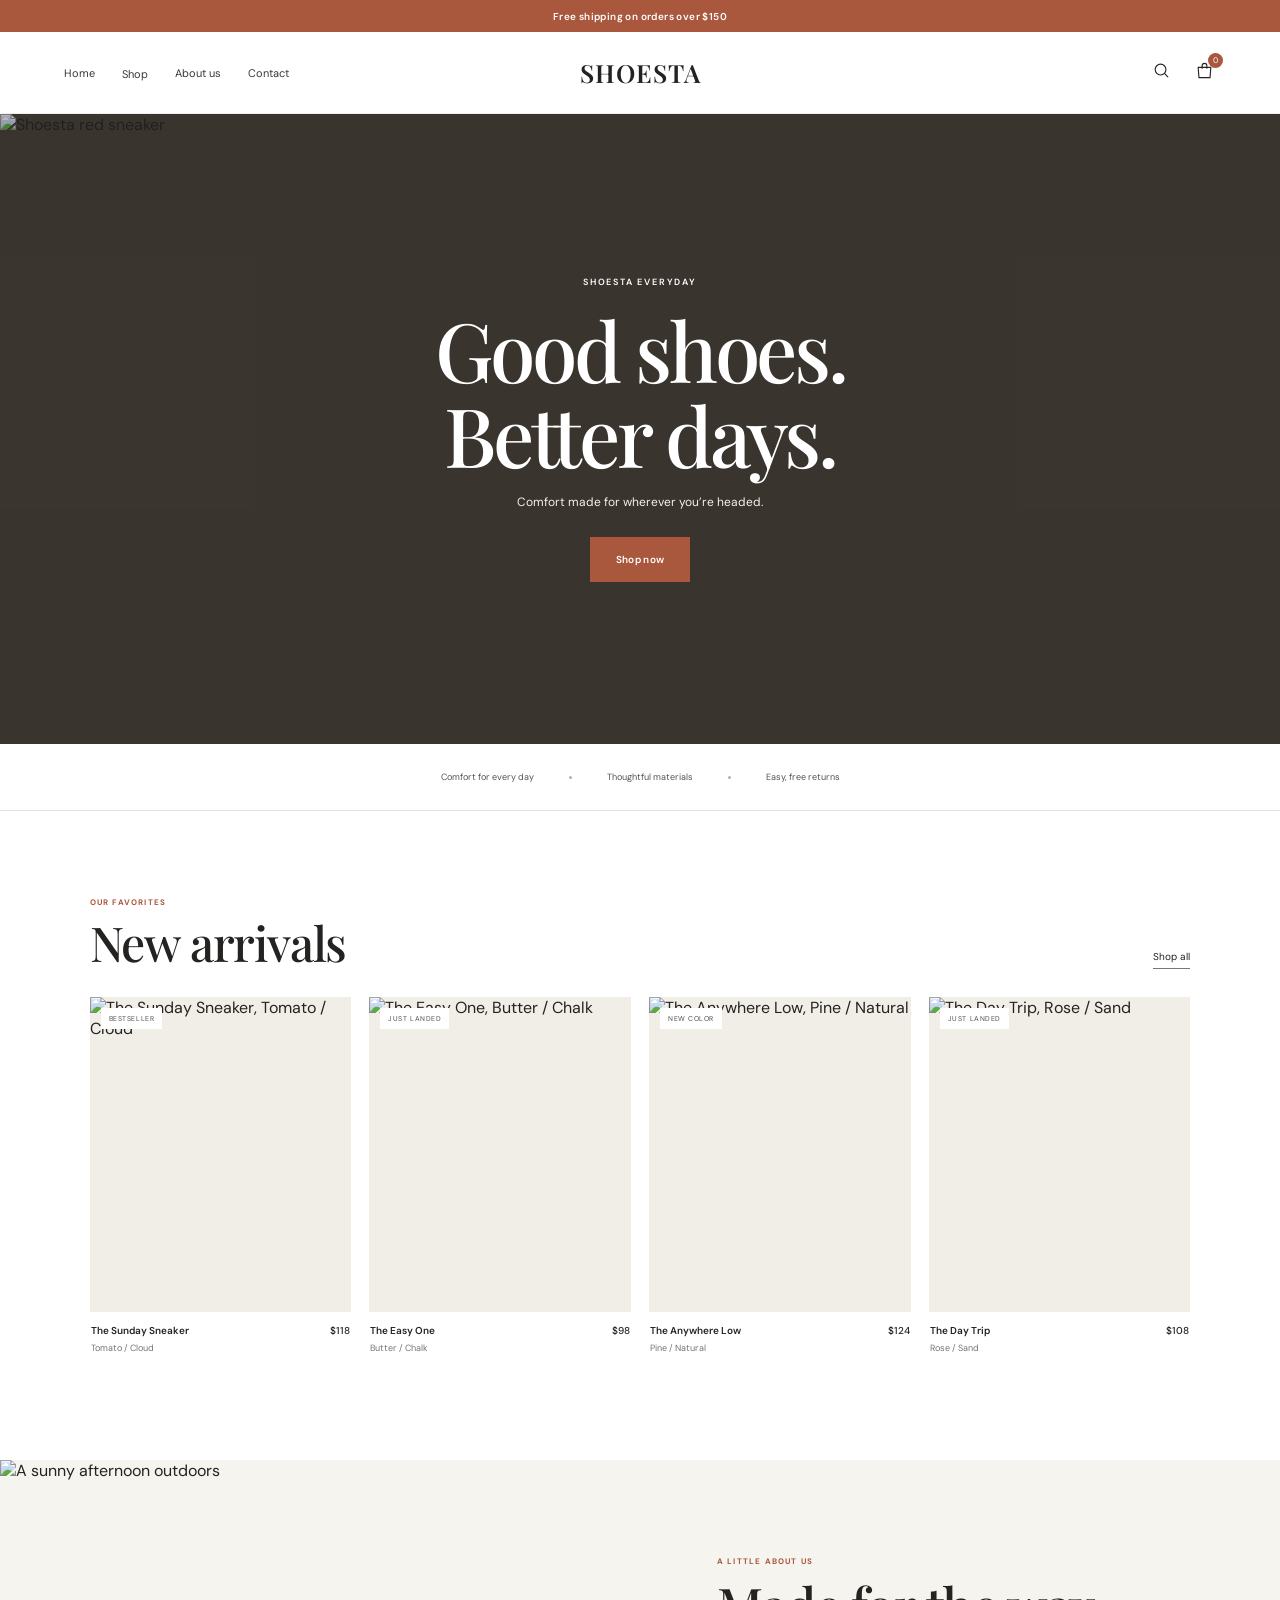
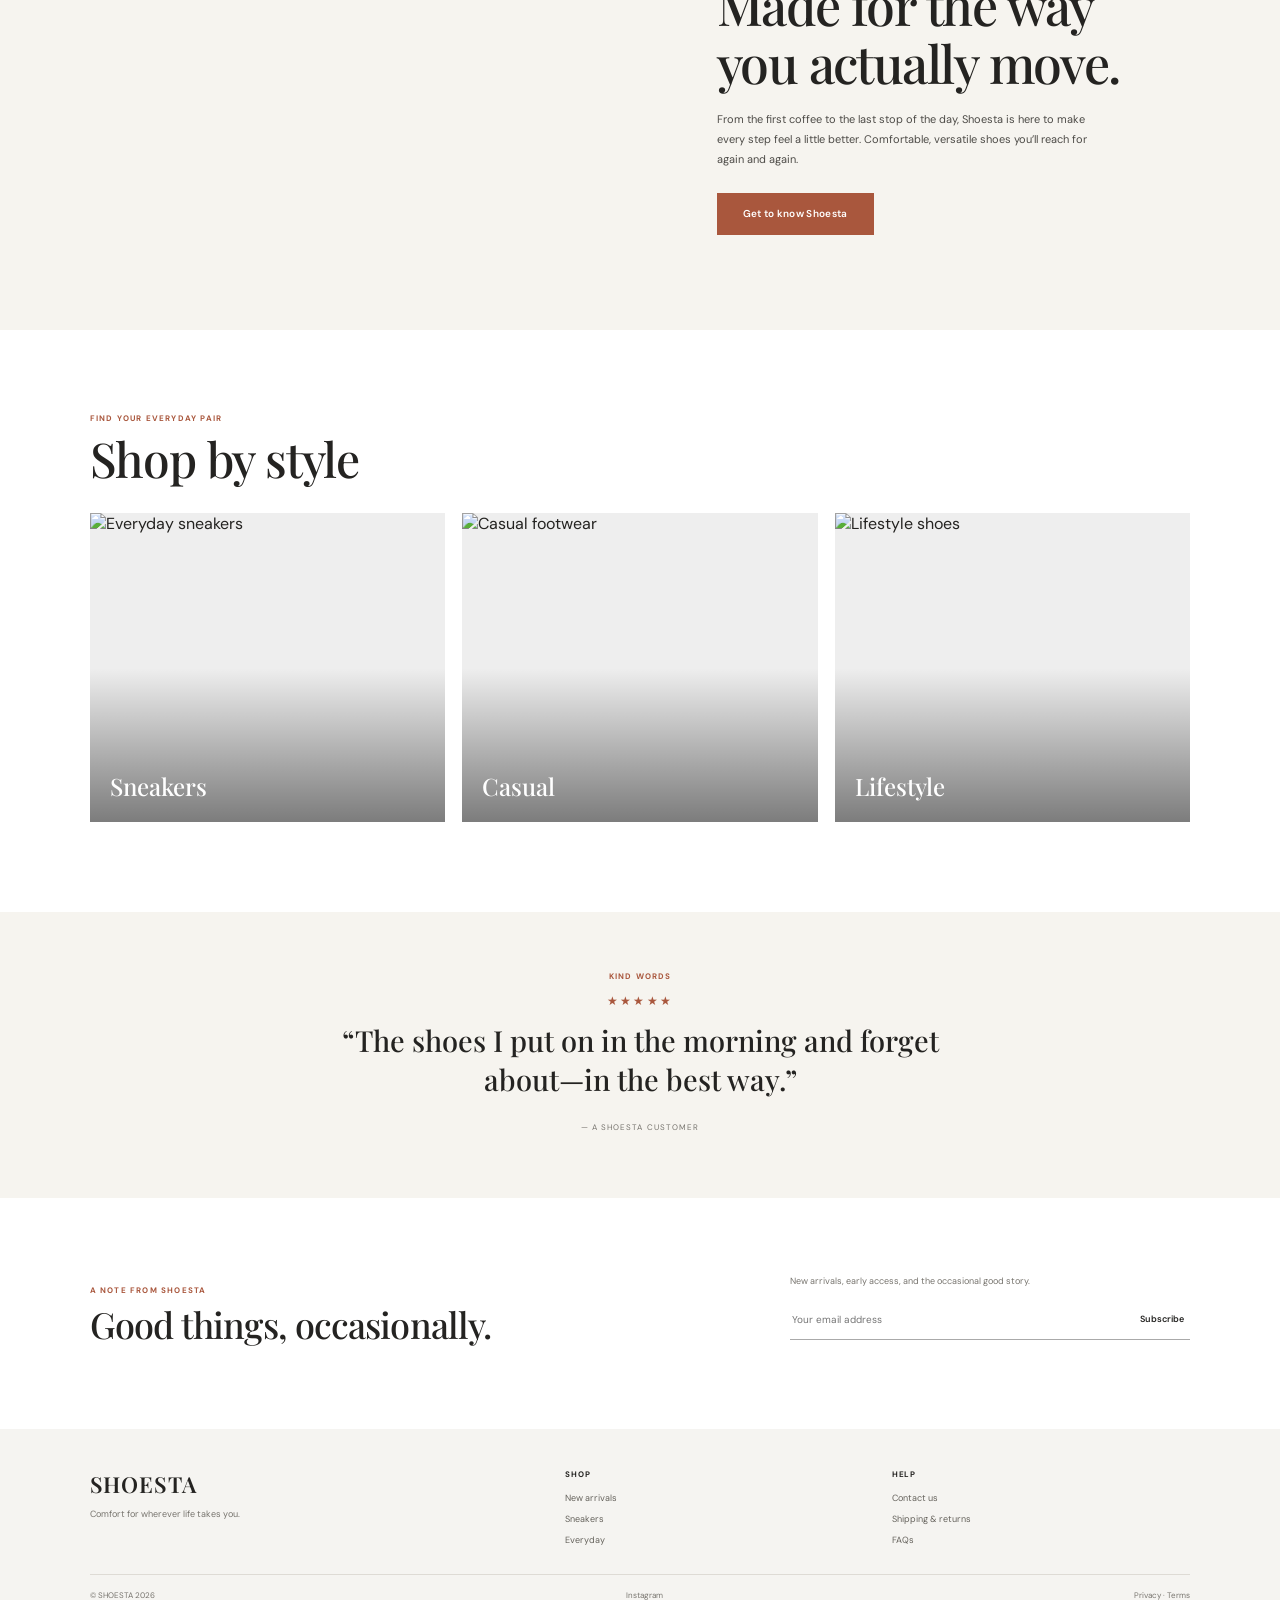
==== commit 32f43225: "change UI" ====
--- a/index.html
+++ b/index.html
@@ -1,49 +1,29 @@
 <!doctype html>
 <html lang="en">
 <head>
-  <meta charset="UTF-8" />
-  <meta name="viewport" content="width=device-width, initial-scale=1.0" />
-  <meta name="theme-color" content="#eeeae1" />
-  <meta name="description" content="Shoesta makes considered footwear for the way life actually moves." />
-  <title>Shoesta — Made for the long way</title>
-  <link rel="preconnect" href="https://fonts.googleapis.com" /><link rel="preconnect" href="https://fonts.gstatic.com" crossorigin />
-  <link href="https://fonts.googleapis.com/css2?family=DM+Sans:wght@400;500;600;700&family=Manrope:wght@400;500;600;700;800&display=swap" rel="stylesheet" />
-  <link rel="stylesheet" href="styles.css" />
+  <meta charset="UTF-8" /><meta name="viewport" content="width=device-width, initial-scale=1.0" /><meta name="theme-color" content="#ffffff" />
+  <meta name="description" content="Shoesta makes comfortable, considered footwear for every day." /><title>Shoesta — Shoes for every day</title>
+  <link rel="preconnect" href="https://fonts.googleapis.com" /><link rel="preconnect" href="https://fonts.gstatic.com" crossorigin /><link href="https://fonts.googleapis.com/css2?family=DM+Sans:wght@400;500;600;700&family=Playfair+Display:wght@500;600;700&display=swap" rel="stylesheet" /><link rel="stylesheet" href="styles.css" />
 </head>
 <body>
-  <div class="topline"><span>GOOD SHOES, LONG DAYS.</span><span>Complimentary shipping over $150 <b>↗</b></span></div>
+  <div class="topline">Free shipping on orders over $150</div>
   <header class="masthead">
     <button class="menu-toggle" aria-label="Open navigation" aria-expanded="false"><i></i><i></i></button>
-    <a class="logo" href="index.html" aria-label="Shoesta home">shoesta<span>®</span></a>
-    <nav class="nav-main" aria-label="Main navigation"><a href="#new">New arrivals</a><a href="#collection">Footwear</a><a href="#campaign">Field notes</a></nav>
-    <div class="nav-tools"><button class="search-open" aria-label="Search Shoesta"><svg viewBox="0 0 24 24"><circle cx="10.8" cy="10.8" r="6.8"/><path d="m16 16 4 4"/></svg></button><a class="bag-link" href="#bag" aria-label="Shopping bag">Bag <span class="bag-count">0</span></a></div>
+    <nav class="nav-main" aria-label="Main navigation"><a href="index.html">Home</a><div class="nav-shop"><a href="#shop">Shop</a><div class="nav-dropdown"><a href="#new">New arrivals</a><a href="#categories">Sneakers</a><a href="#categories">Everyday</a></div></div><a href="#story">About us</a><a href="#footer">Contact</a></nav>
+    <a class="logo" href="index.html" aria-label="Shoesta home">SHOESTA</a>
+    <div class="nav-tools"><button class="search-open" aria-label="Search Shoesta"><svg viewBox="0 0 24 24"><circle cx="10.8" cy="10.8" r="6.8"/><path d="m16 16 4 4"/></svg></button><button class="cart-open" aria-label="Shopping bag"><svg viewBox="0 0 24 24"><path d="M4 8h16l-1 13H5L4 8Z"/><path d="M9 9V6a3 3 0 0 1 6 0v3"/></svg><span class="bag-count">0</span></button></div>
   </header>
-  <main>
-    <section class="cover" id="top">
-      <div class="cover-image" role="img" aria-label="Red sneaker ready for the day"></div>
-      <div class="cover-caption"><span>SHOESTA STUDIO / VOL. 04</span><span>NEW YORK · EVERYWHERE</span></div>
-      <div class="cover-copy"><p class="kicker"><span></span> FOOTWEAR FOR REAL LIFE</p><h1>Take the<br /><em>long way.</em></h1><p>Good things happen between here and there. Shoes for all of it.</p><a class="link-arrow" href="#new">Meet your next pair <b>↗</b></a></div>
-      <div class="cover-number">01 <span>—</span> 04</div>
-      <div class="cover-side">A LITTLE MORE OUT THERE</div>
-      <a class="cover-scroll" href="#collection">SCROLL TO WANDER <span>↓</span></a>
-    </section>
-    <section class="intro-band"><span>MADE WITH INTENTION</span><p>Less fuss. <em>More feeling.</em><br />A good pair changes the whole day.</p><span>BUILT TO GO PLACES ↗</span></section>
-    <section class="collection-section" id="collection">
-      <div class="section-head"><div><p class="kicker"><span></span> THE SHOESTA LINEUP</p><h2>Find your<br /><em>own pace.</em></h2></div><p class="section-note">Every pair has a place.<br />Somewhere out there is yours.</p></div>
-      <div class="collection-layout">
-        <a class="collection-tile collection-feature" href="product.html"><img src="https://images.unsplash.com/photo-1552346154-21d32810aba3?auto=format&fit=crop&w=1300&q=88" alt="Statement leather sneaker in warm sunlight" /><span class="tile-index">01 / THE SUNDAY</span><span class="tile-title">The Sunday<br /><em>Sneaker</em></span><span class="tile-link">DISCOVER THE SHAPE ↗</span></a>
-        <div class="collection-aside"><a class="collection-tile collection-small" href="product.html"><img src="https://images.unsplash.com/photo-1495555961986-6d4c1ecb7be3?auto=format&fit=crop&w=900&q=85" alt="Sleek everyday sneaker" /><span class="tile-index">02 / EASY DOES IT</span><span class="tile-title">Everyday<br />forms</span><span class="tile-link">EXPLORE ↗</span></a><div class="collection-note"><span class="asterisk">✳</span><p>For the extra block.<br />The missed train.<br /><em>The scenic route.</em></p><a href="#new" class="link-arrow">See what’s new <b>↗</b></a></div></div>
-      </div>
-    </section>
-    <section class="arrivals-section" id="new"><div class="arrivals-top"><div><p class="kicker"><span></span> FRESH OFF THE BENCH</p><h2>New, with<br /><em>somewhere to be.</em></h2></div><a class="link-arrow" href="product.html">Shop new arrivals <b>↗</b></a></div><div class="arrival-grid" id="arrival-grid"></div></section>
-    <section class="campaign" id="campaign"><img src="https://images.unsplash.com/photo-1520256862855-398228c41684?auto=format&fit=crop&w=2200&q=90" alt="A walk through the city on a bright afternoon" /><div class="campaign-shade"></div><p class="campaign-index">FIELD NOTES Nº 04 / ON GETTING THERE</p><div class="campaign-copy"><span>THE GOOD PART IS THE WAY</span><h2>Out there<br />is <em>the point.</em></h2><a class="button-outline" href="#story">A note from us <b>↗</b></a></div><span class="campaign-credit">SUNDAY, SOMEWHERE IN THE CITY</span></section>
-    <section class="categories"><div class="categories-title"><p class="kicker"><span></span> SHOES FOR WHATEVER</p><h2>Pick a<br /><em>direction.</em></h2><span class="categories-aside">01 — 04<br />EXPLORE YOUR KIND OF DAY</span></div><div class="category-list"><a href="#new"><span class="cat-no">01</span><span class="cat-name">Sneakers</span><span class="cat-detail">The everyday icons</span><span class="cat-arrow">↗</span></a><a href="#new"><span class="cat-no">02</span><span class="cat-name">Casual</span><span class="cat-detail">No plans required</span><span class="cat-arrow">↗</span></a><a href="#new"><span class="cat-no">03</span><span class="cat-name">Running</span><span class="cat-detail">Find your second wind</span><span class="cat-arrow">↗</span></a><a href="#new"><span class="cat-no">04</span><span class="cat-name">Lifestyle</span><span class="cat-detail">Out until whenever</span><span class="cat-arrow">↗</span></a></div></section>
-    <section class="story" id="story"><div class="story-image"><img src="https://images.unsplash.com/photo-1528701800489-20be3c6ea9d9?auto=format&fit=crop&w=1200&q=85" alt="Shoes worn on a walk through the neighborhood" /><span>THE CITY IS A GOOD PLACE TO START</span></div><div class="story-copy"><p class="kicker"><span></span> A SMALL SHOE COMPANY</p><span class="story-big">s.</span><h2>We make shoes<br />for the <em>in-between.</em></h2><p>The walk before work. The long way home. The hour you meant to spend inside. Shoesta started with a simple idea: your shoes should make you want to go.</p><a href="#top" class="link-arrow">A little more about Shoesta <b>↗</b></a><div class="story-signoff">GOOD SHOES. LONG DAYS.<span>EST. MMXIX</span></div></div></section>
-    <section class="newsletter"><div><p class="kicker"><span></span> NOTES FROM THE SIDEWALK</p><h2>Something good<br /><em>is around the corner.</em></h2></div><form class="signup"><label for="email">The occasional note. Never the noise.</label><div><input type="email" id="email" placeholder="Your email address" required /><button aria-label="Sign up">↗</button></div><p class="signup-message" aria-live="polite"></p></form></section>
+  <main id="top">
+    <section class="cover"><img class="cover-image" src="https://images.unsplash.com/photo-1542291026-7eec264c27ff?auto=format&fit=crop&w=2200&q=90" alt="Shoesta red sneaker" /><div class="cover-overlay"></div><div class="cover-content"><p>SHOESTA EVERYDAY</p><h1>Good shoes.<br />Better days.</h1><span>Comfort made for wherever you’re headed.</span><a class="button-primary" href="#new">Shop now</a></div></section>
+    <section class="benefit-row"><span>Comfort for every day</span><i></i><span>Thoughtful materials</span><i></i><span>Easy, free returns</span></section>
+    <section class="shop-section" id="new"><div class="section-heading"><div><p class="section-eyebrow">OUR FAVORITES</p><h2>New arrivals</h2></div><a class="plain-link" href="#shop">Shop all</a></div><div class="arrival-grid" id="arrival-grid"></div></section>
+    <section class="brand-intro" id="story"><div class="intro-photo"><img src="https://images.unsplash.com/photo-1520256862855-398228c41684?auto=format&fit=crop&w=1200&q=85" alt="A sunny afternoon outdoors" /></div><div class="intro-copy"><p class="section-eyebrow">A LITTLE ABOUT US</p><h2>Made for the way<br />you actually move.</h2><p>From the first coffee to the last stop of the day, Shoesta is here to make every step feel a little better. Comfortable, versatile shoes you’ll reach for again and again.</p><a class="button-secondary" href="#categories">Get to know Shoesta</a></div></section>
+    <section class="categories-section" id="categories"><div class="section-heading"><div><p class="section-eyebrow">FIND YOUR EVERYDAY PAIR</p><h2>Shop by style</h2></div></div><div class="category-grid"><a href="#new"><img src="https://images.unsplash.com/photo-1552346154-21d32810aba3?auto=format&fit=crop&w=900&q=85" alt="Everyday sneakers" /><span>Sneakers</span></a><a href="#new"><img src="https://images.unsplash.com/photo-1495555961986-6d4c1ecb7be3?auto=format&fit=crop&w=900&q=85" alt="Casual footwear" /><span>Casual</span></a><a href="#new"><img src="https://images.unsplash.com/photo-1525966222134-fcfa99b8ae77?auto=format&fit=crop&w=900&q=85" alt="Lifestyle shoes" /><span>Lifestyle</span></a></div></section>
+    <section class="review-band"><p class="section-eyebrow">KIND WORDS</p><p class="review-stars">★★★★★</p><blockquote>“The shoes I put on in the morning and forget about—in the best way.”</blockquote><span>— A SHOESTA CUSTOMER</span></section>
+    <section class="newsletter"><div><p class="section-eyebrow">A NOTE FROM SHOESTA</p><h2>Good things, occasionally.</h2></div><form class="signup"><label for="email">New arrivals, early access, and the occasional good story.</label><div><input type="email" id="email" placeholder="Your email address" required /><button aria-label="Sign up">Subscribe</button></div><p class="signup-message" aria-live="polite"></p></form></section>
   </main>
-  <footer class="footer"><a class="logo" href="#top">shoesta<span>®</span></a><p>For wherever life takes you.</p><div class="footer-links"><a href="#collection">Shop all</a><a href="#story">Our story</a><a href="mailto:hello@shoesta.com">Get in touch</a><a href="#top">Instagram ↗</a></div><span class="footer-copy">© SHOESTA 2026</span></footer>
-  <dialog class="search-dialog"><form method="dialog"><button class="search-close" aria-label="Close search">×</button><p class="kicker"><span></span> FIND YOUR WAY</p><input type="search" placeholder="Search shoes, colors, moods…" aria-label="Search products" /><div class="search-result"><a href="product.html">The Sunday Sneaker <span>$118 ↗</span></a></div></form></dialog>
-  <div class="toast" role="status" aria-live="polite"></div>
+  <footer class="footer" id="footer"><div class="footer-main"><a class="logo" href="#top">SHOESTA</a><p>Comfort for wherever life takes you.</p></div><div class="footer-column"><strong>SHOP</strong><a href="#new">New arrivals</a><a href="#categories">Sneakers</a><a href="#categories">Everyday</a></div><div class="footer-column"><strong>HELP</strong><a href="mailto:hello@shoesta.com">Contact us</a><a href="#footer">Shipping & returns</a><a href="#footer">FAQs</a></div><div class="footer-bottom"><span>© SHOESTA 2026</span><span>Instagram</span><span>Privacy · Terms</span></div></footer>
+  <dialog class="search-dialog"><form method="dialog"><button class="search-close" aria-label="Close search">×</button><p class="section-eyebrow">SEARCH SHOESTA</p><input type="search" placeholder="What are you looking for?" aria-label="Search products" /><div class="search-result"><a href="product.html">The Sunday Sneaker <span>$118</span></a></div></form></dialog><div class="toast" role="status" aria-live="polite"></div>
   <script src="app.js"></script>
 </body>
 </html>
--- a/styles.css
+++ b/styles.css
@@ -1,5 +1,5 @@
-:root{--bone:#eeeae1;--ink:#201f1b;--muted:#77766f;--line:#d3cec3;--rust:#b84a31;--lime:#d4e277;--white:#f8f6f0;--display:'Manrope',sans-serif;--sans:'DM Sans',sans-serif}*{box-sizing:border-box}html{scroll-behavior:smooth}body{margin:0;background:var(--bone);color:var(--ink);font-family:var(--sans);-webkit-font-smoothing:antialiased}a{color:inherit;text-decoration:none}button,input{font:inherit}button{color:inherit}.topline{height:30px;background:var(--ink);color:var(--bone);display:flex;justify-content:space-between;align-items:center;padding:0 4.5%;font-size:8px;letter-spacing:.16em}.topline span+span{letter-spacing:.04em;font-size:9px}.topline b{color:var(--lime);padding-left:5px}.masthead{height:78px;padding:0 4.5%;display:flex;align-items:center;border-bottom:1px solid var(--line);position:relative;z-index:10}.logo{font:800 30px var(--display);letter-spacing:-2.4px}.logo span{font:500 9px var(--sans);vertical-align:top;letter-spacing:0;margin-left:2px}.nav-main{display:flex;gap:35px;position:absolute;left:50%;transform:translateX(-50%)}.nav-main a,.nav-tools{font-size:11px}.nav-main a{position:relative}.nav-main a:hover:after{content:'';position:absolute;left:0;right:0;bottom:-8px;height:1px;background:var(--rust)}.nav-tools{display:flex;gap:26px;align-items:center;margin-left:auto}.search-open{border:0;background:none;padding:0;cursor:pointer}.search-open svg{width:18px;height:18px;fill:none;stroke:currentColor;stroke-width:1.4}.bag-count{display:inline-grid;place-items:center;margin-left:4px;width:18px;height:18px;border-radius:50%;background:var(--ink);color:var(--bone);font-size:9px}.menu-toggle{display:none}.cover{height:min(735px,calc(100svh - 108px));min-height:570px;position:relative;overflow:hidden;color:var(--white);background:#9b442e}.cover-image{position:absolute;inset:0;background:linear-gradient(90deg,rgba(24,20,17,.58) 0%,rgba(24,20,17,.2) 45%,rgba(24,20,17,0) 100%),url('https://images.unsplash.com/photo-1542291026-7eec264c27ff?auto=format&fit=crop&w=2200&q=92') center 51%/cover no-repeat;transform:scale(1.01)}.cover-copy{position:absolute;left:10%;top:50%;transform:translateY(-45%);z-index:1}.kicker{display:flex;align-items:center;gap:10px;font-size:8px;font-weight:700;letter-spacing:.17em;margin:0 0 20px}.kicker>span{height:1px;width:20px;background:var(--rust)}.cover .kicker>span,.campaign .kicker>span{background:var(--lime)}h1,h2{font-family:var(--display);font-weight:500;letter-spacing:-.08em;margin:0}h1{font-size:clamp(90px,12.8vw,178px);line-height:.78}h1 em,h2 em{font-weight:400}.cover-copy>p:not(.kicker){font-size:13px;color:rgba(248,246,240,.79);margin:28px 0 26px}.link-arrow{display:inline-flex;align-items:center;gap:22px;font-size:10px;border-bottom:1px solid currentColor;padding:0 0 9px}.link-arrow b{font-size:14px;color:var(--rust)}.cover .link-arrow b{color:var(--lime)}.cover-caption{position:absolute;left:4.5%;right:4.5%;top:22px;display:flex;justify-content:space-between;font-size:8px;letter-spacing:.15em;color:rgba(255,255,255,.78)}.cover-number{position:absolute;right:4.5%;bottom:41px;font:600 11px var(--display);letter-spacing:.1em}.cover-number span{color:var(--lime);padding:0 7px}.cover-side{position:absolute;right:4.5%;top:46%;writing-mode:vertical-rl;font-size:8px;letter-spacing:.17em}.cover-scroll{position:absolute;left:4.5%;bottom:38px;font-size:8px;letter-spacing:.16em}.cover-scroll span{font-size:13px;color:var(--lime);padding-left:9px}.intro-band{background:var(--lime);min-height:150px;padding:30px 8%;display:grid;grid-template-columns:1fr 2fr 1fr;align-items:center}.intro-band>span{font-size:8px;letter-spacing:.16em}.intro-band>span:last-child{text-align:right}.intro-band p{font:600 clamp(22px,3.2vw,39px) var(--display);letter-spacing:-.06em;line-height:1.05;margin:0}.intro-band em{color:var(--rust);font-weight:500}.collection-section{padding:130px 9% 120px}.section-head{display:flex;justify-content:space-between;align-items:end;margin-bottom:50px}.section-head h2,.categories-title h2{font-size:clamp(60px,8vw,105px);line-height:.83}.section-note{font-size:11px;color:var(--muted);line-height:1.7;margin:0 2% 5px}.collection-layout{display:grid;grid-template-columns:1.35fr .8fr;gap:4.5%;align-items:start}.collection-tile{position:relative;display:block;overflow:hidden;background:#d4cbbc;color:white}.collection-tile:after{content:'';position:absolute;inset:42% 0 0;background:linear-gradient(transparent,rgba(0,0,0,.42));pointer-events:none}.collection-tile img{display:block;width:100%;height:100%;object-fit:cover;transition:transform .7s cubic-bezier(.2,.75,.2,1)}.collection-tile:hover img{transform:scale(1.035)}.collection-feature{height:610px}.collection-small{height:360px}.collection-aside{display:flex;flex-direction:column;gap:48px;margin-top:88px}.tile-index,.tile-title,.tile-link{position:absolute;z-index:1;left:25px}.tile-index{top:22px;font-size:8px;letter-spacing:.14em}.tile-title{bottom:54px;font:600 45px/.92 var(--display);letter-spacing:-.07em}.tile-title em{font-weight:400}.tile-link{bottom:23px;font-size:8px;letter-spacing:.14em}.collection-note{padding:0 0 0 15%}.asterisk{font-size:29px;color:var(--rust)}.collection-note p{font:500 29px/1.12 var(--display);letter-spacing:-.055em;margin:15px 0 24px}.collection-note p em{font-weight:400;color:var(--rust)}.arrivals-section{background:#e5e0d5;padding:108px 9% 120px}.arrivals-top{display:flex;justify-content:space-between;align-items:end;margin-bottom:42px}.arrivals-top h2{font-size:clamp(54px,7vw,86px);line-height:.9}.arrivals-top .link-arrow{margin-bottom:6px}.arrival-grid{display:grid;grid-template-columns:repeat(4,1fr);gap:18px}.arrival-card:nth-child(even){margin-top:46px}.arrival-photo{position:relative;display:block;aspect-ratio:.8;overflow:hidden;background:#d2c9bb}.arrival-photo img{width:100%;height:100%;object-fit:cover;transition:transform .5s}.arrival-card:hover .arrival-photo img{transform:scale(1.04)}.arrival-tag{position:absolute;top:12px;left:12px;background:var(--bone);font-size:7px;letter-spacing:.12em;padding:7px 9px}.arrival-meta{display:flex;justify-content:space-between;gap:8px;padding:13px 0}.arrival-meta h3{font-size:10px;font-weight:600;margin:0 0 5px}.arrival-meta p{font-size:9px;color:var(--muted);margin:0}.arrival-meta strong{font-size:10px;font-weight:500;white-space:nowrap}.arrival-quick{position:absolute;bottom:0;left:0;right:0;padding:14px;background:var(--ink);color:var(--bone);transform:translateY(100%);transition:transform .2s;font-size:9px;letter-spacing:.08em}.arrival-card:hover .arrival-quick,.arrival-quick:focus{transform:translateY(0)}.campaign{height:690px;position:relative;overflow:hidden;color:white}.campaign>img{position:absolute;inset:0;width:100%;height:100%;object-fit:cover;object-position:center 45%}.campaign-shade{position:absolute;inset:0;background:linear-gradient(90deg,rgba(22,25,21,.57),rgba(22,25,21,.06) 70%),linear-gradient(0deg,rgba(20,20,18,.32),transparent 25%)}.campaign-index,.campaign-credit{position:absolute;left:4.5%;font-size:8px;letter-spacing:.15em}.campaign-index{top:27px}.campaign-credit{bottom:26px}.campaign-copy{position:absolute;left:11%;top:50%;transform:translateY(-44%)}.campaign-copy>span{font-size:8px;letter-spacing:.16em;color:var(--lime)}.campaign-copy h2{font-size:clamp(80px,11vw,145px);line-height:.8;margin:20px 0 35px}.campaign-copy h2 em{color:var(--lime)}.button-outline{display:inline-flex;align-items:center;gap:38px;border:1px solid rgba(255,255,255,.7);padding:13px 17px;font-size:10px}.button-outline b{font-size:15px;color:var(--lime)}.categories{padding:125px 9%;display:grid;grid-template-columns:.8fr 1.2fr;gap:10%}.categories-title{position:relative}.categories-title h2{font-size:clamp(59px,7.5vw,95px)}.categories-aside{display:block;margin-top:70px;font-size:8px;letter-spacing:.12em;line-height:1.8;color:var(--muted)}.category-list{border-top:1px solid var(--ink);align-self:center}.category-list a{min-height:83px;display:grid;grid-template-columns:40px 1fr 1fr 22px;align-items:center;border-bottom:1px solid var(--line);transition:padding .2s,color .2s}.category-list a:hover{padding-inline:10px;color:var(--rust)}.cat-no{font-size:8px;color:var(--muted)}.cat-name{font:500 23px var(--display);letter-spacing:-.06em}.cat-detail{font-size:9px;color:var(--muted)}.cat-arrow{font-size:16px;text-align:right}.story{display:grid;grid-template-columns:1fr 1fr;min-height:610px;background:#dcd6c9}.story-image{position:relative;min-height:610px;overflow:hidden}.story-image img{width:100%;height:100%;position:absolute;inset:0;object-fit:cover;object-position:center}.story-image span{position:absolute;bottom:22px;left:28px;color:white;font-size:8px;letter-spacing:.14em}.story-copy{position:relative;padding:95px 12% 50px;overflow:hidden}.story-copy h2{font-size:clamp(49px,6vw,78px);line-height:.9;position:relative;z-index:1}.story-copy>p:not(.kicker){max-width:390px;font-size:12px;color:#66645d;line-height:1.8;margin:27px 0 25px;position:relative;z-index:1}.story-big{position:absolute;right:2%;top:0;font:800 290px var(--display);letter-spacing:-.15em;color:rgba(184,74,49,.1)}.story-signoff{position:absolute;bottom:34px;left:12%;right:12%;display:flex;justify-content:space-between;border-top:1px solid #bcb5a8;padding-top:13px;font-size:8px;letter-spacing:.13em}.story-signoff span{color:#77766f}.newsletter{padding:92px 9%;display:flex;justify-content:space-between;align-items:center;gap:50px}.newsletter h2{font-size:clamp(43px,5.3vw,68px);line-height:.94}.signup{width:min(390px,42%);margin-top:25px}.signup>label{font-size:9px;color:var(--muted)}.signup>div{display:flex;border-bottom:1px solid var(--ink);margin-top:12px}.signup input{height:42px;flex:1;min-width:0;background:none;border:0;outline:none;font-size:11px}.signup button{border:0;background:none;font-size:20px;cursor:pointer}.signup-message{font-size:10px;color:var(--rust);min-height:13px;margin:7px 0}.footer{min-height:135px;padding:30px 4.5%;background:var(--ink);color:var(--bone);display:flex;align-items:center;gap:25px}.footer .logo{font-size:27px}.footer>p{font-size:9px;color:#b3b1a8}.footer-links{display:flex;gap:23px;margin-left:auto}.footer-links a,.footer-copy{font-size:8px;color:#bbb9b0}.footer-copy{padding-left:12px}.toast{position:fixed;z-index:40;left:50%;bottom:20px;transform:translate(-50%,15px);padding:13px 20px;background:var(--ink);color:var(--bone);font-size:10px;opacity:0;pointer-events:none;transition:.25s}.toast.show{opacity:1;transform:translate(-50%,0)}.search-dialog{width:min(600px,calc(100% - 30px));max-width:none;border:0;padding:0;background:transparent}.search-dialog::backdrop{background:rgba(25,24,21,.65)}.search-dialog form{background:var(--bone);padding:40px;position:relative}.search-close{position:absolute;right:20px;top:13px;border:0;background:none;font-size:26px;cursor:pointer}.search-dialog input{width:100%;padding:14px 0;border:0;border-bottom:1px solid var(--ink);background:none;font:500 22px var(--display);outline:0}.search-result{margin-top:18px;font-size:11px}.search-result span{float:right;color:var(--rust)}
-/* Product detail */
-.product-page{padding:36px 5% 110px}.breadcrumbs{font-size:8px;letter-spacing:.12em;color:var(--muted);margin:0 0 25px}.breadcrumbs a:hover{color:var(--rust)}.product-layout{display:grid;grid-template-columns:minmax(0,1.15fr) minmax(350px,.72fr);gap:8%;align-items:start}.gallery{display:grid;grid-template-columns:78px 1fr;gap:12px;position:sticky;top:20px}.thumb-list{display:flex;flex-direction:column;gap:9px}.thumb{padding:0;border:1px solid transparent;background:#ded8cd;cursor:pointer;aspect-ratio:1;overflow:hidden}.thumb.active{border-color:var(--ink)}.thumb img{width:100%;height:100%;object-fit:cover}.gallery-main{position:relative;overflow:hidden;background:#e0d7cb;aspect-ratio:.91;cursor:zoom-in}.gallery-main img{display:block;width:100%;height:100%;object-fit:cover;transition:transform .45s}.gallery-main.zoomed img{transform:scale(1.7);cursor:zoom-out}.gallery-index{position:absolute;bottom:16px;left:17px;font-size:8px;letter-spacing:.1em;color:var(--ink)}.product-info-panel{padding-top:22px}.product-eyebrow{font-size:8px;letter-spacing:.15em;color:var(--rust);margin:0 0 17px}.product-info-panel h1{font-size:clamp(46px,5.7vw,74px);line-height:.9;letter-spacing:-.075em}.product-subtitle{font-size:11px;color:var(--muted);margin:14px 0 21px}.product-price{font:500 14px var(--display);margin:0 0 22px}.swatch-title,.size-label{font-size:9px;letter-spacing:.1em}.swatch-title span{color:var(--muted);letter-spacing:0;padding-left:5px}.color-swatches{display:flex;gap:9px;margin:12px 0 24px}.color-swatch{width:29px;height:29px;border-radius:50%;border:1px solid rgba(32,31,27,.18);position:relative;cursor:pointer}.color-swatch.active:after{content:'';position:absolute;inset:-4px;border:1px solid var(--ink);border-radius:50%}.swatch-rust{background:#b84a31}.swatch-cream{background:#e7dfcc}.swatch-forest{background:#52614e}.size-row{display:flex;justify-content:space-between;align-items:center}.size-guide{border:0;border-bottom:1px solid var(--muted);padding:0 0 2px;background:none;font-size:9px;cursor:pointer}.sizes{display:grid;grid-template-columns:repeat(6,1fr);gap:7px;margin:11px 0 18px}.size-option{height:43px;border:1px solid #cac4b8;background:transparent;font-size:10px;cursor:pointer;transition:.18s}.size-option:hover,.size-option.selected{background:var(--ink);color:var(--bone);border-color:var(--ink)}.size-option:disabled{opacity:.35;text-decoration:line-through;cursor:not-allowed}.size-error{min-height:12px;color:var(--rust);font-size:9px;margin:0 0 7px}.add-button{width:100%;height:52px;border:1px solid var(--ink);background:var(--ink);color:var(--bone);display:flex;justify-content:space-between;align-items:center;padding:0 17px;font-size:10px;letter-spacing:.08em;cursor:pointer;transition:background .2s,color .2s}.add-button:hover{background:var(--rust);border-color:var(--rust)}.add-button b{font-size:16px;font-weight:400}.delivery-line{font-size:9px;color:var(--muted);margin:12px 0 26px;text-align:center}.detail-accordion{border-top:1px solid var(--line)}.detail-accordion:last-child{border-bottom:1px solid var(--line)}.detail-accordion summary{list-style:none;cursor:pointer;display:flex;justify-content:space-between;padding:15px 0;font-size:10px}.detail-accordion summary::-webkit-details-marker{display:none}.detail-accordion summary:after{content:'+';font-size:15px}.detail-accordion[open] summary:after{content:'−'}.detail-accordion p{font-size:10px;color:var(--muted);line-height:1.75;margin:0;padding:0 20px 15px 0}.related{padding:100px 9% 30px;background:#e5e0d5}.related-head{display:flex;justify-content:space-between;align-items:end;margin-bottom:30px}.related h2{font-size:clamp(46px,6vw,72px)}.related-head p{font-size:8px;letter-spacing:.12em;color:var(--muted)}.size-dialog{width:min(430px,calc(100% - 32px));border:0;padding:38px;background:var(--bone);color:var(--ink)}.size-dialog::backdrop{background:rgba(25,24,21,.6)}.size-dialog h2{font-size:36px;margin-bottom:8px}.size-dialog p{font-size:11px;line-height:1.7;color:var(--muted)}.size-dialog table{width:100%;border-collapse:collapse;margin-top:20px;font-size:10px}.size-dialog td,.size-dialog th{padding:10px 5px;text-align:left;border-bottom:1px solid var(--line)}.size-dialog .search-close{right:14px;top:10px}
-@media(max-width:900px){.collection-section,.arrivals-section,.categories{padding-left:6%;padding-right:6%}.collection-feature{height:520px}.collection-small{height:310px}.collection-note{padding-left:7%}.arrival-grid{grid-template-columns:repeat(2,1fr);column-gap:16px;row-gap:22px}.arrival-card:nth-child(even){margin-top:38px}.product-layout{grid-template-columns:minmax(0,1fr) minmax(310px,.82fr);gap:4%}.gallery{grid-template-columns:58px 1fr}.sizes{grid-template-columns:repeat(4,1fr)}.story-copy{padding-left:8%;padding-right:8%}.story-signoff{left:8%;right:8%}.footer-links{gap:13px}}
-@media(max-width:600px){.topline{padding:0 5%;height:28px;font-size:7px}.topline span+span{font-size:8px}.masthead{height:65px;padding:0 5%}.logo{font-size:26px}.menu-toggle{display:flex;flex-direction:column;gap:5px;border:0;background:none;padding:5px;margin-right:14px}.menu-toggle i{height:1px;width:17px;background:var(--ink)}.nav-main{display:none;position:absolute;top:65px;left:0;right:0;transform:none;padding:24px 5%;background:var(--bone);border-bottom:1px solid var(--line);flex-direction:column;gap:20px}.nav-main.open{display:flex}.nav-tools{gap:16px}.cover{height:680px;min-height:0}.cover-image{background-position:60% center;background-image:linear-gradient(0deg,rgba(22,19,16,.57),rgba(22,19,16,.04) 80%),url('https://images.unsplash.com/photo-1542291026-7eec264c27ff?auto=format&fit=crop&w=1200&q=88')}.cover-copy{left:7%;top:auto;bottom:90px;transform:none}.cover-copy h1{font-size:clamp(82px,19vw,116px)}.cover-copy>p:not(.kicker){font-size:12px;margin:22px 0}.cover-caption{left:5%;right:5%;font-size:7px}.cover-side{right:5%;top:33%}.cover-scroll{left:5%;bottom:27px}.cover-number{right:5%;bottom:27px}.intro-band{min-height:144px;padding:22px 6%;grid-template-columns:1fr 1fr;gap:12px}.intro-band>span{font-size:7px}.intro-band>span:last-child{grid-column:1/-1;text-align:left}.intro-band p{grid-column:1/-1;grid-row:2;font-size:26px}.collection-section{padding:82px 5% 85px}.section-head{margin-bottom:30px}.section-head h2,.categories-title h2{font-size:64px}.section-note{font-size:9px;max-width:112px}.collection-layout{grid-template-columns:1fr;gap:0}.collection-feature{height:440px}.collection-aside{margin-top:15px;display:grid;grid-template-columns:1fr 1fr;gap:18px;align-items:center}.collection-small{height:240px}.tile-index{left:13px;top:14px;font-size:7px}.tile-title{left:14px;bottom:44px;font-size:34px}.tile-link{left:14px;bottom:17px;font-size:7px}.collection-note{padding:0 5%}.collection-note p{font-size:22px}.collection-note .link-arrow{font-size:9px;gap:12px}.arrivals-section{padding:76px 5% 80px}.arrivals-top{align-items:end;margin-bottom:25px}.arrivals-top h2{font-size:51px}.arrivals-top .link-arrow{font-size:8px;gap:5px;white-space:nowrap;margin-left:10px}.arrival-grid{gap:20px 10px}.arrival-card:nth-child(even){margin-top:24px}.arrival-photo{aspect-ratio:.72}.arrival-meta h3,.arrival-meta strong{font-size:9px}.arrival-meta p{font-size:8px}.arrival-quick{transform:none;padding:10px;font-size:8px}.arrival-tag{top:8px;left:8px;padding:6px;font-size:6px}.campaign{height:590px}.campaign>img{object-position:58% center}.campaign-copy{left:7%;top:53%}.campaign-copy h2{font-size:79px}.campaign-index,.campaign-credit{left:5%;font-size:7px}.categories{padding:82px 5%;grid-template-columns:1fr;gap:35px}.categories-title{display:grid;grid-template-columns:1fr auto;align-items:end}.categories-title .kicker{grid-column:1/-1}.categories-title h2{font-size:61px}.categories-aside{margin:0 0 4px;text-align:right;font-size:7px}.category-list a{min-height:70px;grid-template-columns:30px 1.1fr 1fr 18px}.cat-name{font-size:19px}.cat-detail{font-size:8px}.story{grid-template-columns:1fr}.story-image{min-height:350px}.story-copy{min-height:430px;padding:60px 7% 50px}.story-copy h2{font-size:58px}.story-copy>p:not(.kicker){font-size:11px}.story-big{font-size:220px;right:3%}.story-signoff{left:7%;right:7%}.newsletter{padding:72px 6%;display:block}.newsletter h2{font-size:49px}.signup{width:100%;margin-top:28px}.footer{padding:27px 5%;display:grid;grid-template-columns:1fr auto;gap:12px}.footer>p{grid-column:1/-1;grid-row:2;margin:0}.footer-links{grid-column:1/-1;grid-row:3;margin:12px 0 3px;flex-wrap:wrap}.footer-copy{grid-column:2;grid-row:1;padding:0}.search-dialog form{padding:34px 23px}.product-page{padding:22px 5% 70px}.breadcrumbs{font-size:7px;margin-bottom:16px}.product-layout{display:flex;flex-direction:column;gap:20px}.gallery{position:static;display:flex;flex-direction:column-reverse;width:100%;gap:8px}.gallery-main{aspect-ratio:.96;width:100%}.thumb-list{display:grid;grid-template-columns:repeat(4,1fr);gap:8px}.product-info-panel{width:100%;padding-top:4px}.product-info-panel h1{font-size:55px}.product-subtitle{margin:9px 0 15px}.product-price{margin-bottom:18px}.color-swatches{margin-bottom:20px}.size-option{height:42px}.related{padding:75px 5% 20px}.related-head{align-items:end}.related h2{font-size:46px}.related-head p{font-size:7px}.related .arrival-grid{grid-template-columns:repeat(2,1fr)}.size-dialog{padding:34px 22px}}
+:root{--ink:#242321;--body:#4d4b47;--muted:#77746e;--rust:#a9573d;--cream:#f6f4ef;--line:#e5e1d9;--sans:'DM Sans',Arial,sans-serif;--serif:'Playfair Display',Georgia,serif}*{box-sizing:border-box}html{scroll-behavior:smooth}body{margin:0;background:#fff;color:var(--ink);font-family:var(--sans);-webkit-font-smoothing:antialiased}a{color:inherit;text-decoration:none}button,input{font:inherit}button{color:inherit}.topline{height:32px;background:var(--rust);color:#fff;display:grid;place-items:center;font-size:10px;font-weight:600;letter-spacing:.04em}.masthead{height:82px;padding:0 5%;display:flex;align-items:center;justify-content:space-between;border-bottom:1px solid #eee;position:relative;z-index:10;background:#fff}.logo{font:600 25px var(--serif);letter-spacing:.04em}.masthead>.logo{position:absolute;left:50%;transform:translateX(-50%)}.nav-main{display:flex;gap:27px;align-items:center}.nav-main>a,.nav-shop>a{font-size:11px;color:#393834}.nav-main a:hover,.footer a:hover{color:var(--rust)}.nav-shop{position:relative;padding:30px 0}.nav-dropdown{display:none;position:absolute;top:63px;left:-14px;background:#fff;min-width:155px;padding:12px 16px;box-shadow:0 8px 25px #1f191412}.nav-shop:hover .nav-dropdown,.nav-shop:focus-within .nav-dropdown{display:grid;gap:12px}.nav-dropdown a{font-size:10px}.nav-tools{display:flex;align-items:center;gap:20px}.search-open,.cart-open{border:0;background:none;cursor:pointer;padding:2px;position:relative}.search-open svg,.cart-open svg{width:19px;height:19px;fill:none;stroke:currentColor;stroke-width:1.4;stroke-linecap:round;stroke-linejoin:round}.bag-count{position:absolute;right:-7px;top:-6px;min-width:15px;height:15px;border-radius:50%;background:var(--rust);color:white;display:grid;place-items:center;font-size:8px}.menu-toggle{display:none}.cover{height:min(630px,65vw);min-height:490px;position:relative;display:grid;place-items:center;overflow:hidden;background:#48413a}.cover-image{position:absolute;width:100%;height:100%;inset:0;object-fit:cover;object-position:center 48%}.cover-overlay{position:absolute;inset:0;background:rgba(27,24,21,.3)}.cover-content{position:relative;color:#fff;text-align:center;max-width:660px;padding:20px}.cover-content>p{font-size:9px;font-weight:600;letter-spacing:.2em;margin:0 0 19px}.cover-content h1{font:500 clamp(46px,7vw,82px)/1.03 var(--serif);letter-spacing:-.04em;margin:0}.cover-content>span{display:block;font-size:12px;color:#f4f2ee;margin:18px 0 27px}.button-primary,.button-secondary{display:inline-flex;justify-content:center;align-items:center;min-height:45px;padding:0 26px;background:var(--rust);color:white;font-size:10px;font-weight:600;letter-spacing:.03em;transition:background .2s}.button-primary:hover,.button-secondary:hover{background:#88422e}.benefit-row{height:67px;display:flex;justify-content:center;align-items:center;gap:35px;border-bottom:1px solid var(--line);font-size:9px;color:#55534e}.benefit-row i{height:3px;width:3px;border-radius:50%;background:#b7aea3}.shop-section,.categories-section{padding:86px 7% 94px}.section-heading{display:flex;align-items:end;justify-content:space-between;margin-bottom:28px}.section-eyebrow{font-size:8px;font-weight:700;letter-spacing:.15em;color:var(--rust);margin:0 0 10px}.section-heading h2,.newsletter h2{font:500 clamp(34px,4vw,48px)/1.08 var(--serif);margin:0;letter-spacing:-.025em}.plain-link{font-size:10px;border-bottom:1px solid #777;padding:0 0 5px}.arrival-grid{display:grid;grid-template-columns:repeat(4,minmax(0,1fr));gap:18px}.arrival-photo{display:block;position:relative;overflow:hidden;aspect-ratio:.83;background:#f1eee8}.arrival-photo img{width:100%;height:100%;object-fit:cover;display:block;transition:transform .35s}.arrival-card:hover .arrival-photo img{transform:scale(1.025)}.arrival-tag{position:absolute;top:11px;left:11px;padding:6px 8px;background:#fff;font-size:7px;letter-spacing:.08em;color:#514f49}.arrival-quick{position:absolute;bottom:0;left:0;right:0;text-align:center;background:rgba(255,255,255,.94);padding:12px;font-size:9px;color:var(--ink);transform:translateY(100%);transition:transform .2s}.arrival-card:hover .arrival-quick{transform:translateY(0)}.arrival-meta{display:flex;justify-content:space-between;gap:8px;padding:12px 1px}.arrival-meta h3{margin:0 0 5px;font-size:10px;font-weight:600}.arrival-meta p{font-size:9px;color:var(--muted);margin:0}.arrival-meta strong{font-size:10px;font-weight:500;white-space:nowrap}.brand-intro{background:var(--cream);display:grid;grid-template-columns:1fr 1fr;min-height:470px}.intro-photo{min-height:470px;overflow:hidden}.intro-photo img{width:100%;height:100%;display:block;object-fit:cover}.intro-copy{align-self:center;padding:50px 12%}.intro-copy h2{font:500 clamp(34px,4.2vw,52px)/1.12 var(--serif);letter-spacing:-.03em;margin:0 0 18px}.intro-copy>p:not(.section-eyebrow){font-size:11px;color:var(--body);line-height:1.8;max-width:375px;margin:0 0 23px}.button-secondary{min-height:42px}.categories-section{padding-top:83px;padding-bottom:90px}.category-grid{display:grid;grid-template-columns:repeat(3,1fr);gap:17px}.category-grid a{display:block;position:relative;aspect-ratio:1.15;overflow:hidden;background:#eee}.category-grid img{width:100%;height:100%;object-fit:cover;transition:transform .4s}.category-grid a:hover img{transform:scale(1.025)}.category-grid a:after{content:'';position:absolute;inset:50% 0 0;background:linear-gradient(transparent,rgba(0,0,0,.48))}.category-grid span{position:absolute;z-index:1;bottom:20px;left:20px;color:white;font:500 24px var(--serif)}.review-band{background:var(--cream);text-align:center;padding:59px 20px 63px}.review-stars{letter-spacing:.18em;color:var(--rust);font-size:12px;margin:12px}.review-band blockquote{font:500 clamp(20px,3vw,29px)/1.35 var(--serif);margin:0 auto 15px;max-width:640px}.review-band>span{font-size:8px;letter-spacing:.13em;color:var(--muted)}.newsletter{padding:70px 7%;display:flex;align-items:center;justify-content:space-between;gap:40px}.newsletter h2{font-size:36px}.signup{width:min(400px,44%)}.signup>label{font-size:9px;color:var(--muted)}.signup>div{display:flex;border-bottom:1px solid #aaa;margin-top:10px}.signup input{height:40px;flex:1;min-width:0;border:0;outline:0;font-size:10px}.signup button{border:0;background:none;font-size:9px;font-weight:600;cursor:pointer}.signup-message{min-height:12px;margin:7px 0 0;color:var(--rust);font-size:9px}.footer{background:#f5f4f1;padding:40px 7% 18px;display:grid;grid-template-columns:1.5fr 1fr 1fr;gap:28px}.footer-main .logo{font-size:22px}.footer-main p{font-size:9px;color:var(--muted)}.footer-column{display:grid;align-content:start;gap:9px}.footer-column strong{font-size:8px;letter-spacing:.1em;margin-bottom:4px}.footer-column a{font-size:9px;color:#65625c}.footer-bottom{grid-column:1/-1;border-top:1px solid #dedbd5;padding-top:15px;display:flex;justify-content:space-between;font-size:8px;color:var(--muted)}.toast{position:fixed;z-index:30;bottom:20px;left:50%;transform:translate(-50%,14px);background:var(--ink);color:white;font-size:10px;padding:12px 19px;opacity:0;pointer-events:none;transition:.2s}.toast.show{opacity:1;transform:translate(-50%,0)}.search-dialog{width:min(540px,calc(100% - 28px));max-width:none;padding:0;border:0}.search-dialog::backdrop,.size-dialog::backdrop{background:rgba(20,19,17,.45)}.search-dialog form{background:white;padding:35px;position:relative}.search-dialog input{width:100%;border:0;border-bottom:1px solid #bbb;padding:13px 0;outline:0;font-size:14px}.search-close{position:absolute;right:15px;top:10px;border:0;background:none;font-size:23px;cursor:pointer}.search-result{margin-top:18px;font-size:10px}.search-result span{float:right;color:var(--rust)}
+/* Product page */
+.product-page{padding:28px 6% 85px}.breadcrumbs{font-size:8px;color:var(--muted);letter-spacing:.08em;margin:0 0 24px}.breadcrumbs a:hover{color:var(--rust)}.product-layout{display:grid;grid-template-columns:minmax(0,1.1fr) minmax(340px,.72fr);gap:7%;align-items:start}.gallery{display:grid;grid-template-columns:70px 1fr;gap:10px;position:sticky;top:15px}.thumb-list{display:flex;flex-direction:column;gap:8px}.thumb{padding:0;border:1px solid transparent;background:#f1eee8;aspect-ratio:1;cursor:pointer;overflow:hidden}.thumb.active{border-color:var(--rust)}.thumb img{width:100%;height:100%;object-fit:cover}.gallery-main{aspect-ratio:.94;overflow:hidden;position:relative;background:#f1eee8;cursor:zoom-in}.gallery-main img{width:100%;height:100%;object-fit:cover;display:block;transition:transform .35s}.gallery-main.zoomed img{transform:scale(1.65)}.gallery-index{position:absolute;bottom:12px;left:14px;background:#ffffffd9;padding:7px 8px;font-size:7px;color:var(--body)}.product-info-panel{padding-top:16px}.product-eyebrow{font-size:8px;letter-spacing:.12em;color:var(--rust);margin:0 0 16px}.product-info-panel h1{font:500 clamp(38px,5vw,58px)/1 var(--serif);letter-spacing:-.03em;margin:0}.product-info-panel h1 em{font-weight:500}.product-subtitle{font-size:10px;color:var(--muted);margin:12px 0 20px}.product-price{font-size:13px;margin:0 0 22px}.swatch-title,.size-label{font-size:8px;letter-spacing:.09em}.swatch-title span{color:var(--muted);letter-spacing:0;margin-left:5px}.color-swatches{display:flex;gap:9px;margin:11px 0 23px}.color-swatch{width:24px;height:24px;border-radius:50%;border:1px solid #c9c5bc;cursor:pointer;position:relative}.color-swatch.active:after{content:'';position:absolute;inset:-4px;border:1px solid var(--ink);border-radius:50%}.swatch-rust{background:#b84a31}.swatch-cream{background:#e4d7be}.swatch-forest{background:#53614e}.size-row{display:flex;align-items:center;justify-content:space-between}.size-label span{color:var(--muted);letter-spacing:0}.size-guide{font-size:8px;background:none;border:0;border-bottom:1px solid #777;padding:0 0 2px;cursor:pointer}.sizes{display:grid;grid-template-columns:repeat(6,1fr);gap:6px;margin:10px 0 13px}.size-option{height:38px;border:1px solid #d8d4cd;background:white;font-size:9px;cursor:pointer}.size-option:hover,.size-option.selected{border-color:var(--ink);background:var(--ink);color:white}.size-option:disabled{opacity:.4;text-decoration:line-through;cursor:not-allowed}.size-error{min-height:12px;font-size:8px;color:var(--rust);margin:0 0 6px}.add-button{width:100%;height:47px;border:0;background:var(--rust);color:white;display:flex;justify-content:space-between;align-items:center;padding:0 15px;font-size:9px;letter-spacing:.06em;cursor:pointer}.add-button:hover{background:#88422e}.add-button b{font-size:10px;font-weight:500}.delivery-line{text-align:center;font-size:8px;color:var(--muted);margin:11px 0 23px}.detail-accordion{border-top:1px solid var(--line)}.detail-accordion:last-child{border-bottom:1px solid var(--line)}.detail-accordion summary{list-style:none;padding:13px 0;display:flex;justify-content:space-between;cursor:pointer;font-size:9px}.detail-accordion summary::-webkit-details-marker{display:none}.detail-accordion summary:after{content:'+';font-size:13px}.detail-accordion[open] summary:after{content:'−'}.detail-accordion p{font-size:9px;line-height:1.75;color:var(--muted);margin:0;padding:0 0 13px}.related{padding:70px 7% 85px;background:var(--cream)}.related-head{display:flex;justify-content:space-between;align-items:end;margin-bottom:24px}.related h2{font:500 38px var(--serif);margin:0}.related-head>p{font-size:8px;letter-spacing:.1em;color:var(--muted)}.related .arrival-grid{grid-template-columns:repeat(4,1fr)}.size-dialog{width:min(420px,calc(100% - 30px));padding:35px;border:0;background:white}.size-dialog h2{font:500 32px var(--serif);margin:0}.size-dialog p{font-size:10px;line-height:1.7;color:var(--muted)}.size-dialog table{width:100%;border-collapse:collapse;font-size:9px;margin-top:18px}.size-dialog td,.size-dialog th{padding:9px 5px;border-bottom:1px solid var(--line);text-align:left}
+@media(max-width:850px){.masthead{padding:0 4%}.nav-main{gap:17px}.arrival-grid{grid-template-columns:repeat(2,minmax(0,1fr));gap:16px}.brand-intro{min-height:390px}.intro-photo{min-height:390px}.product-layout{grid-template-columns:minmax(0,1fr) minmax(300px,.8fr);gap:4%}.gallery{grid-template-columns:55px 1fr}.sizes{grid-template-columns:repeat(4,1fr)}}
+@media(max-width:600px){.topline{height:29px;font-size:9px}.masthead{height:65px;padding:0 5%}.masthead>.logo{font-size:21px}.menu-toggle{display:flex;flex-direction:column;gap:5px;border:0;background:none;padding:5px}.menu-toggle i{width:17px;height:1px;background:var(--ink)}.nav-main{display:none;position:absolute;top:65px;left:0;right:0;padding:21px 5%;background:#fff;box-shadow:0 12px 18px #1111;align-items:flex-start;flex-direction:column;gap:12px}.nav-main.open{display:flex}.nav-shop{padding:5px 0}.nav-dropdown{position:static;box-shadow:none;padding:10px 0 0 10px}.nav-shop:hover .nav-dropdown,.nav-shop:focus-within .nav-dropdown{display:grid}.nav-tools{gap:13px}.cover{height:570px;min-height:0}.cover-image{object-position:57% center}.cover-content{padding:15px}.cover-content h1{font-size:54px}.cover-content>span{font-size:10px}.benefit-row{height:auto;min-height:60px;padding:14px 5%;gap:10px;justify-content:space-between;font-size:7px}.benefit-row i{width:2px;height:2px;flex:none}.shop-section,.categories-section{padding:64px 5% 70px}.section-heading h2{font-size:37px}.arrival-grid{gap:18px 10px}.arrival-photo{aspect-ratio:.72}.arrival-meta{padding:9px 0}.arrival-meta h3,.arrival-meta strong{font-size:9px}.arrival-meta p{font-size:8px}.arrival-tag{top:8px;left:8px;padding:5px 6px;font-size:6px}.arrival-quick{transform:none;padding:9px;font-size:8px}.brand-intro{grid-template-columns:1fr}.intro-photo{min-height:285px;height:285px}.intro-copy{padding:43px 7% 48px}.intro-copy h2{font-size:38px}.category-grid{grid-template-columns:1fr;gap:11px}.category-grid a{aspect-ratio:1.55}.category-grid span{left:15px;bottom:14px;font-size:21px}.review-band{padding:48px 8%}.review-band blockquote{font-size:21px}.newsletter{padding:55px 6%;display:block}.newsletter h2{font-size:31px}.signup{width:100%;margin-top:23px}.footer{padding:32px 6% 16px;grid-template-columns:1fr 1fr;gap:25px}.footer-main{grid-column:1/-1}.footer-bottom{font-size:7px}.product-page{padding:18px 5% 60px}.breadcrumbs{font-size:7px;margin-bottom:14px}.product-layout{display:flex;flex-direction:column;gap:17px}.gallery{position:static;display:flex;flex-direction:column-reverse;width:100%;gap:8px}.gallery-main{aspect-ratio:.95;width:100%}.thumb-list{display:grid;grid-template-columns:repeat(4,1fr);gap:7px}.product-info-panel{width:100%;padding-top:2px}.product-info-panel h1{font-size:47px}.sizes{grid-template-columns:repeat(4,1fr)}.size-option{height:40px}.related{padding:55px 5%}.related h2{font-size:32px}.related .arrival-grid{grid-template-columns:repeat(2,minmax(0,1fr))}.related-head>p{font-size:7px}.search-dialog form{padding:31px 22px}.size-dialog{padding:32px 22px}}
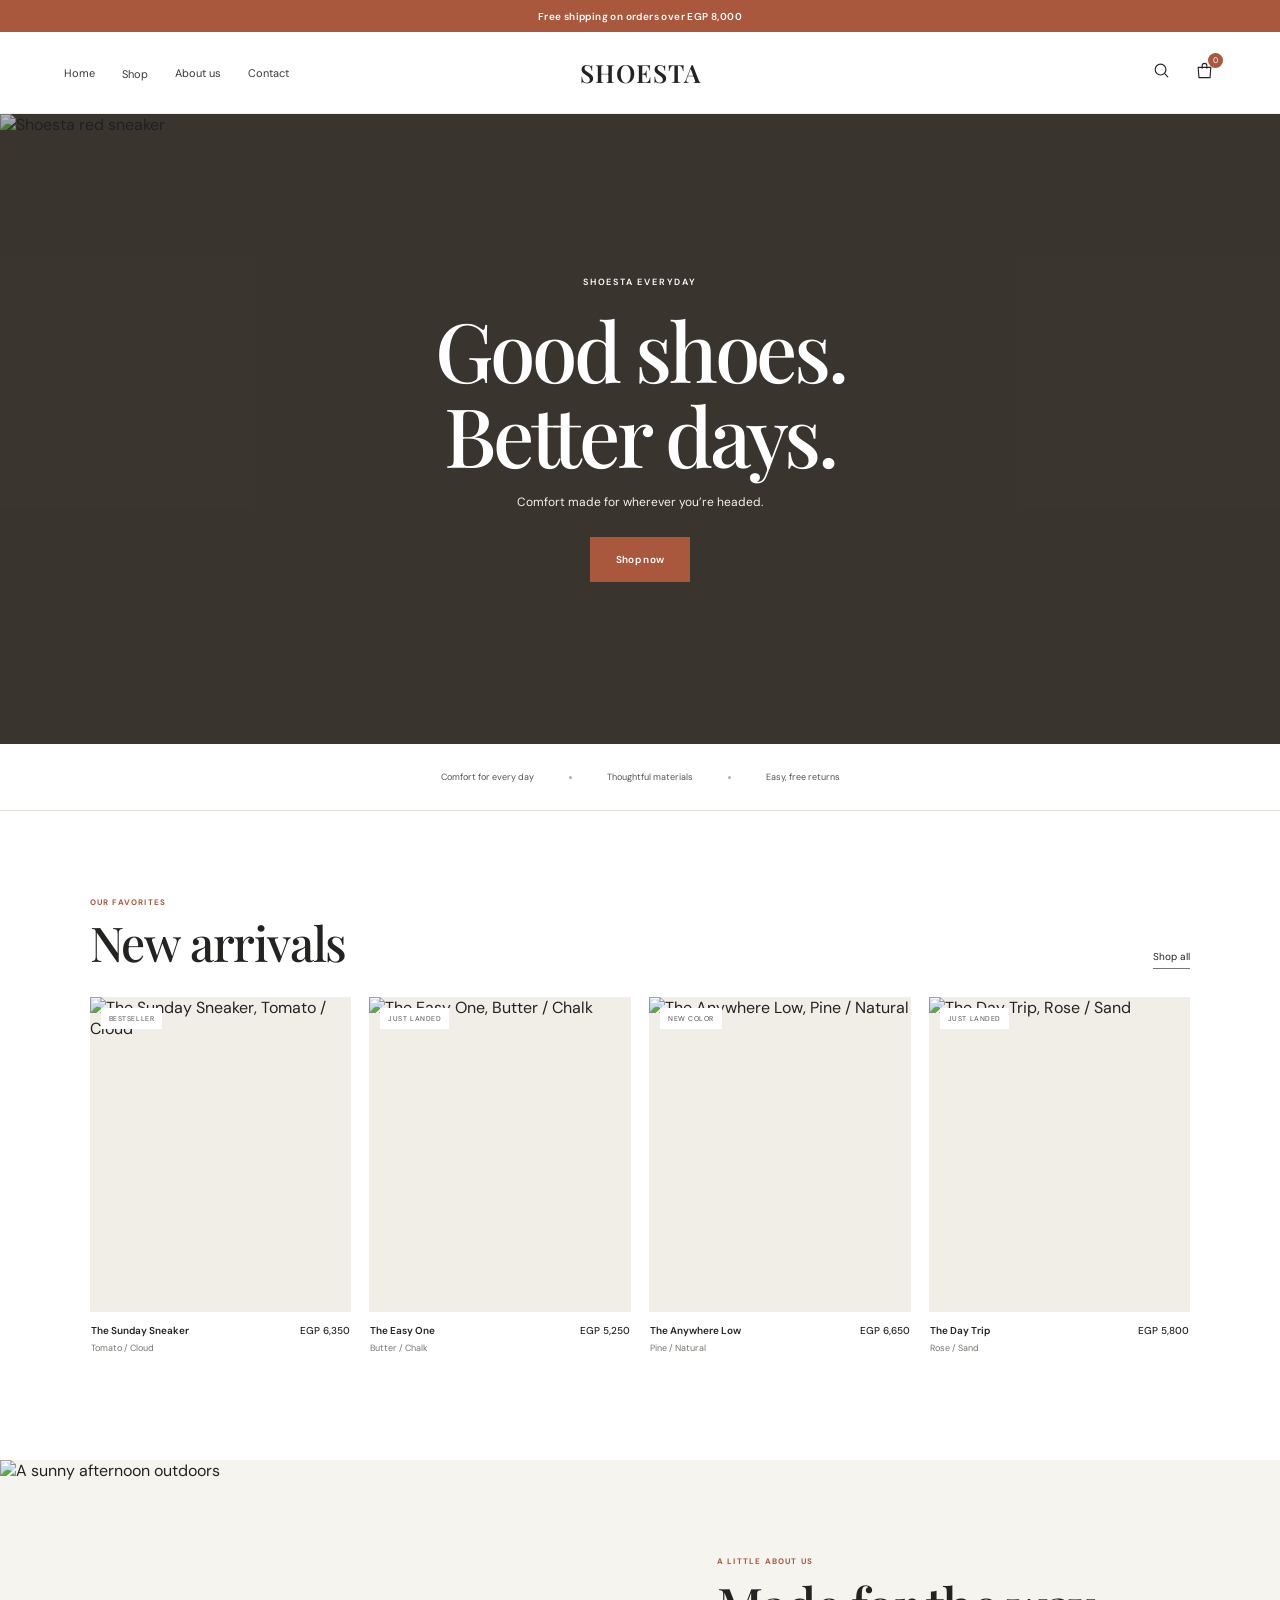
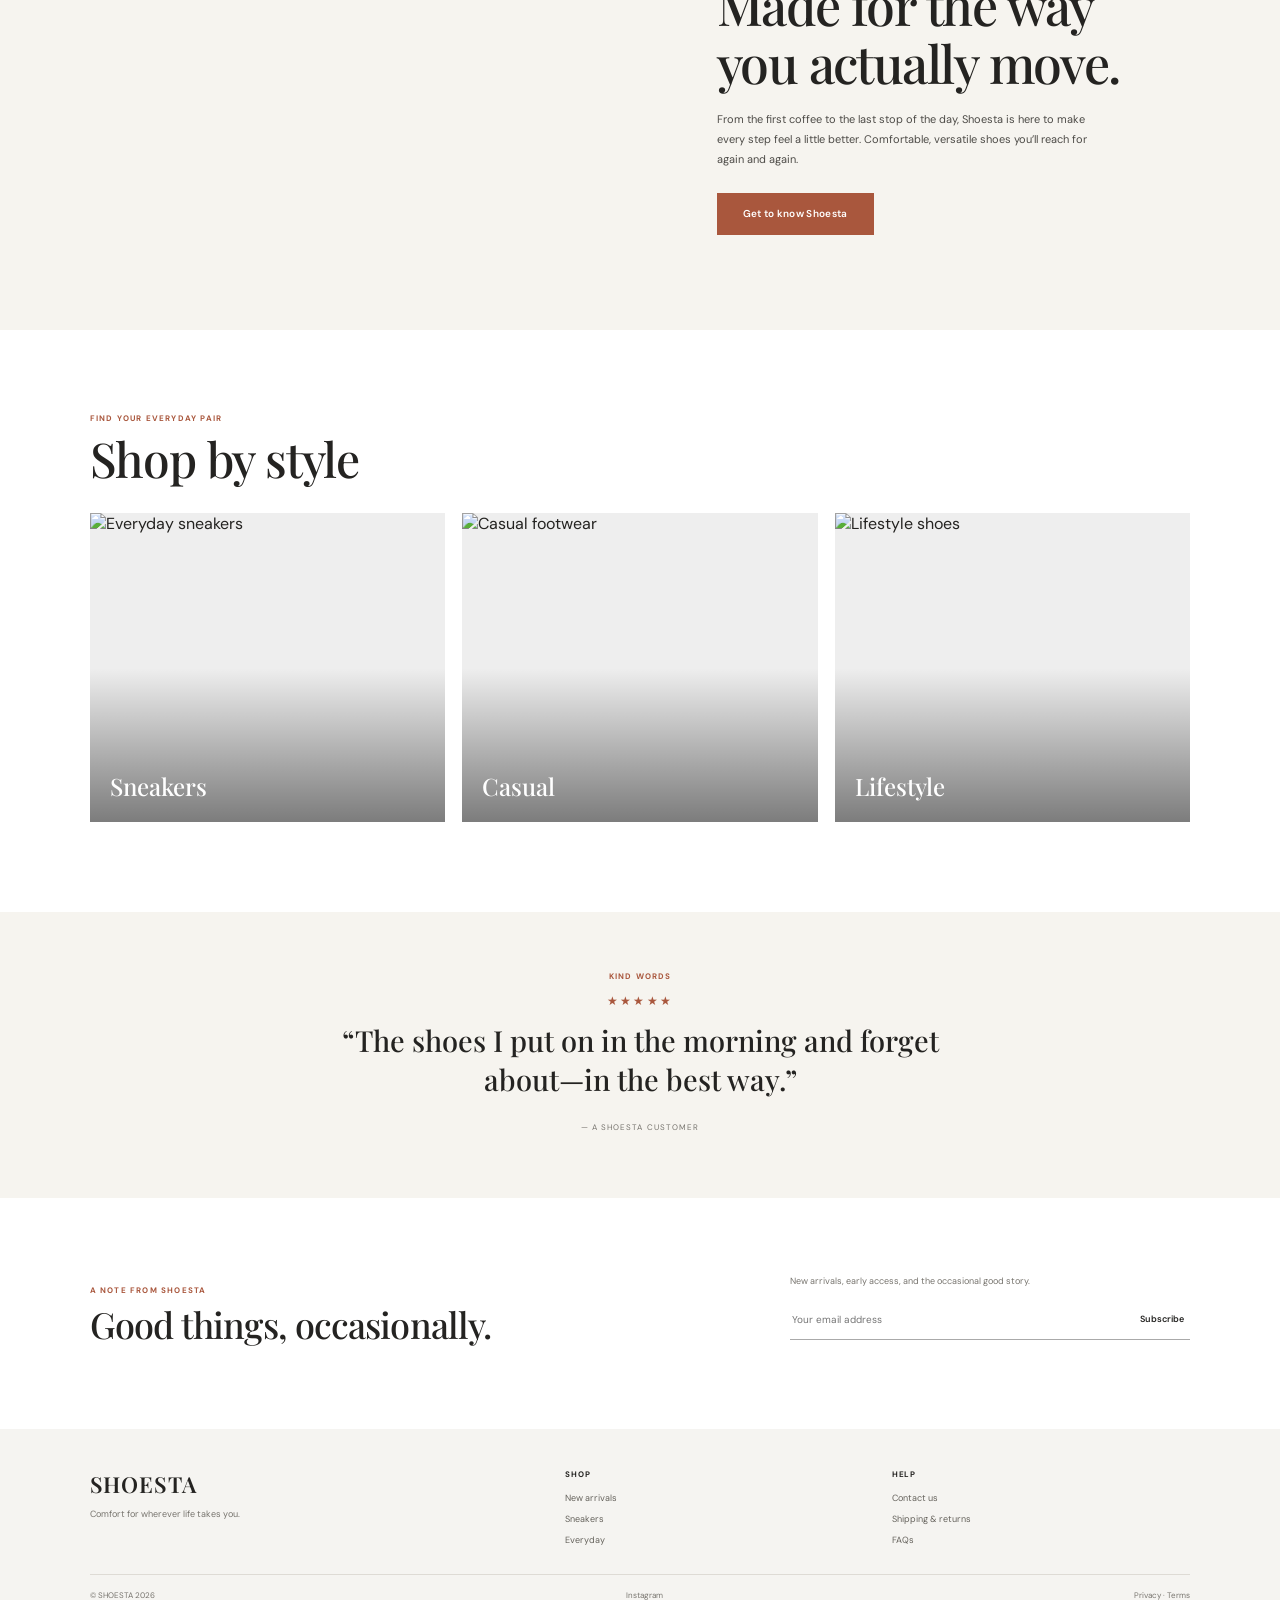
==== commit f2b615cf: "Update UI" ====
--- a/index.html
+++ b/index.html
@@ -6,7 +6,7 @@
   <link rel="preconnect" href="https://fonts.googleapis.com" /><link rel="preconnect" href="https://fonts.gstatic.com" crossorigin /><link href="https://fonts.googleapis.com/css2?family=DM+Sans:wght@400;500;600;700&family=Playfair+Display:wght@500;600;700&display=swap" rel="stylesheet" /><link rel="stylesheet" href="styles.css" />
 </head>
 <body>
-  <div class="topline">Free shipping on orders over $150</div>
+  <div class="topline">Free shipping on orders over EGP 8,000</div>
   <header class="masthead">
     <button class="menu-toggle" aria-label="Open navigation" aria-expanded="false"><i></i><i></i></button>
     <nav class="nav-main" aria-label="Main navigation"><a href="index.html">Home</a><div class="nav-shop"><a href="#shop">Shop</a><div class="nav-dropdown"><a href="#new">New arrivals</a><a href="#categories">Sneakers</a><a href="#categories">Everyday</a></div></div><a href="#story">About us</a><a href="#footer">Contact</a></nav>
@@ -23,7 +23,7 @@
     <section class="newsletter"><div><p class="section-eyebrow">A NOTE FROM SHOESTA</p><h2>Good things, occasionally.</h2></div><form class="signup"><label for="email">New arrivals, early access, and the occasional good story.</label><div><input type="email" id="email" placeholder="Your email address" required /><button aria-label="Sign up">Subscribe</button></div><p class="signup-message" aria-live="polite"></p></form></section>
   </main>
   <footer class="footer" id="footer"><div class="footer-main"><a class="logo" href="#top">SHOESTA</a><p>Comfort for wherever life takes you.</p></div><div class="footer-column"><strong>SHOP</strong><a href="#new">New arrivals</a><a href="#categories">Sneakers</a><a href="#categories">Everyday</a></div><div class="footer-column"><strong>HELP</strong><a href="mailto:hello@shoesta.com">Contact us</a><a href="#footer">Shipping & returns</a><a href="#footer">FAQs</a></div><div class="footer-bottom"><span>© SHOESTA 2026</span><span>Instagram</span><span>Privacy · Terms</span></div></footer>
-  <dialog class="search-dialog"><form method="dialog"><button class="search-close" aria-label="Close search">×</button><p class="section-eyebrow">SEARCH SHOESTA</p><input type="search" placeholder="What are you looking for?" aria-label="Search products" /><div class="search-result"><a href="product.html">The Sunday Sneaker <span>$118</span></a></div></form></dialog><div class="toast" role="status" aria-live="polite"></div>
+  <dialog class="search-dialog"><form method="dialog"><button class="search-close" aria-label="Close search">×</button><p class="section-eyebrow">SEARCH SHOESTA</p><input type="search" placeholder="What are you looking for?" aria-label="Search products" /><div class="search-result"><a href="product.html">The Sunday Sneaker <span>EGP 6,350</span></a></div></form></dialog><div class="toast" role="status" aria-live="polite"></div>
   <script src="app.js"></script>
 </body>
 </html>
